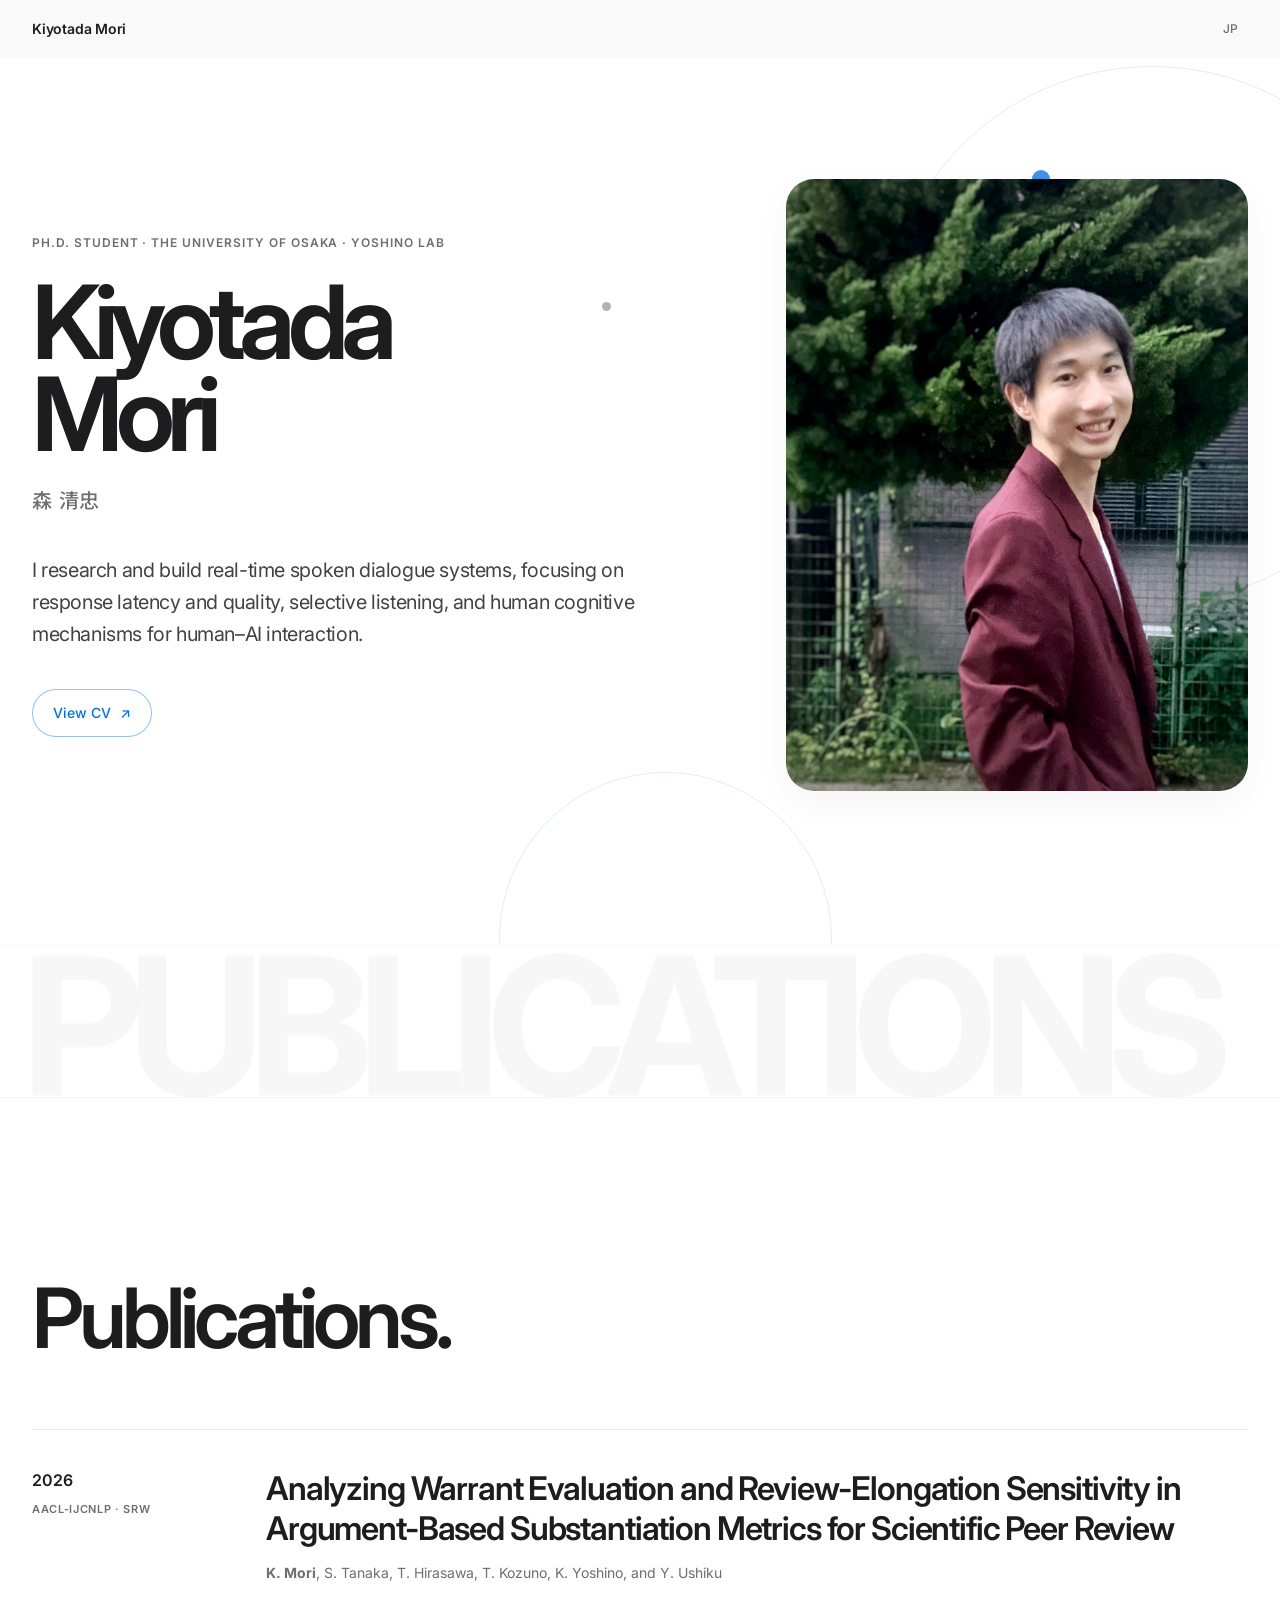
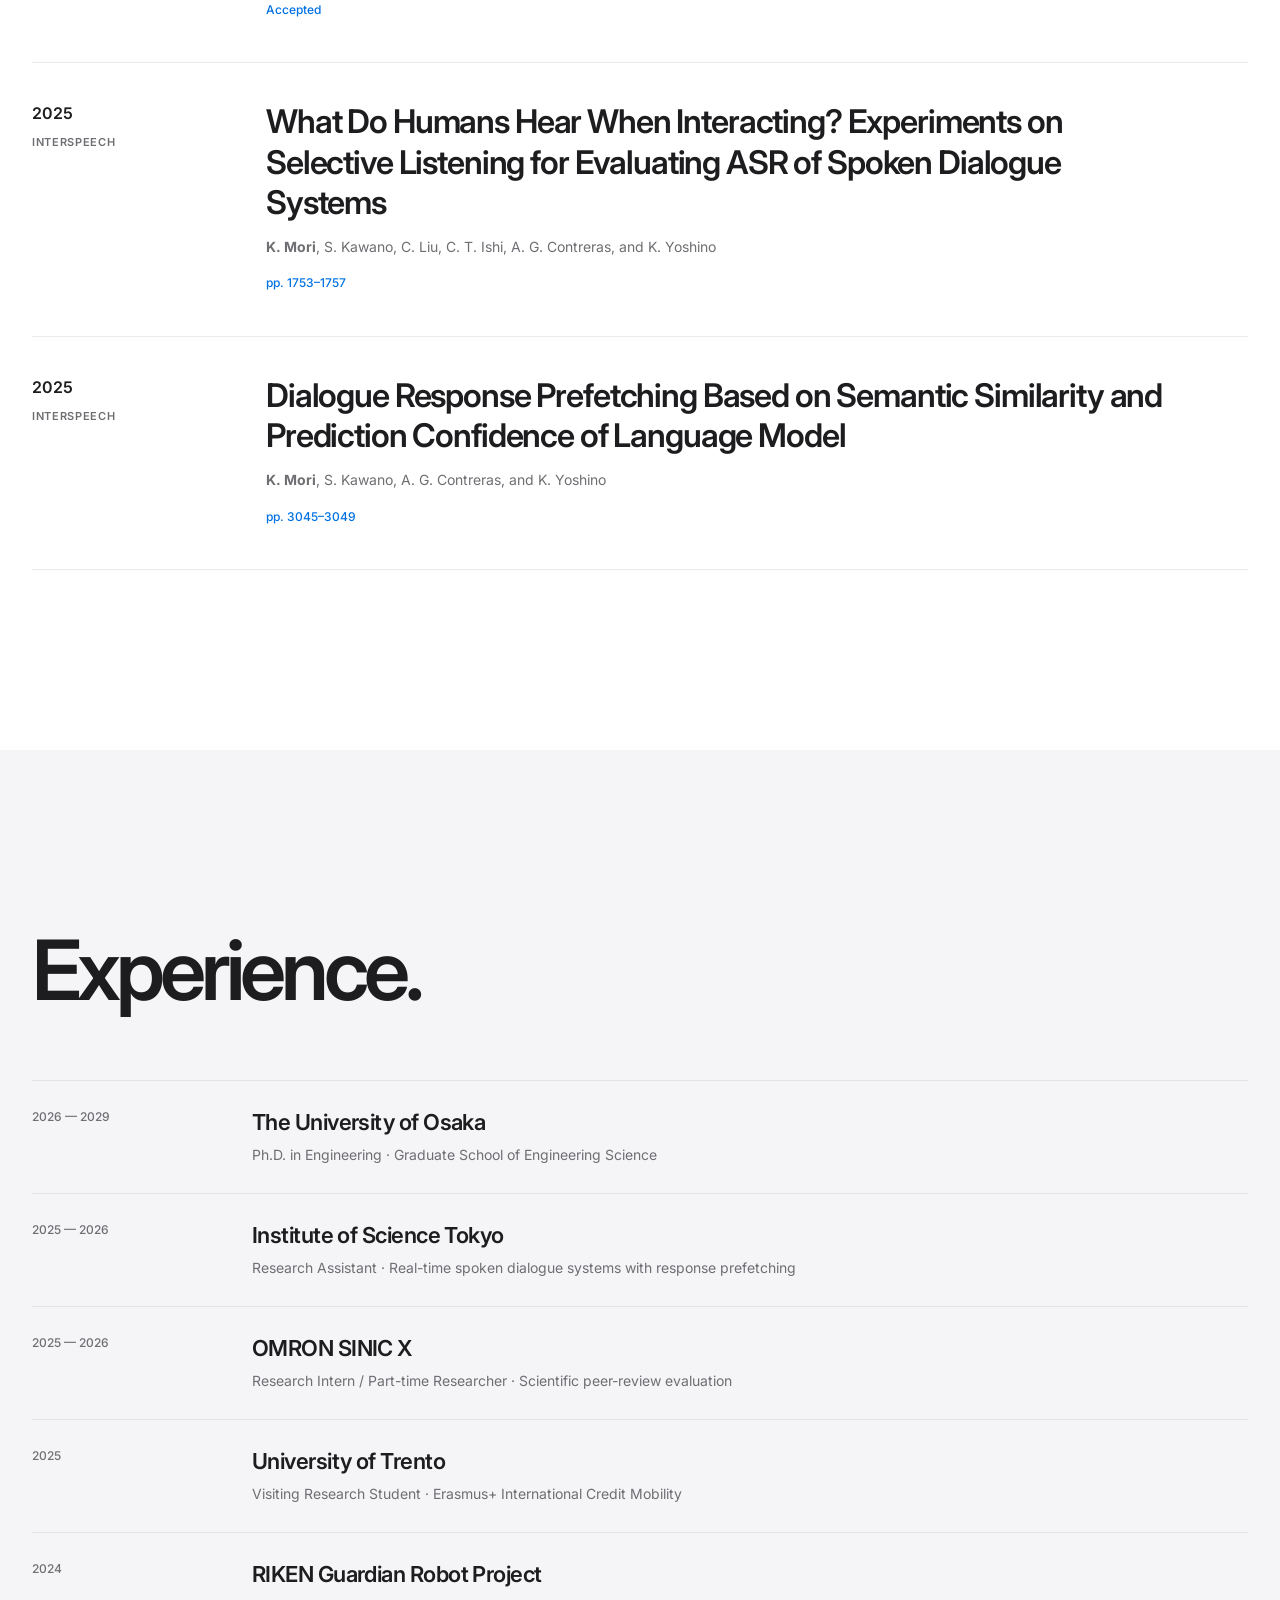
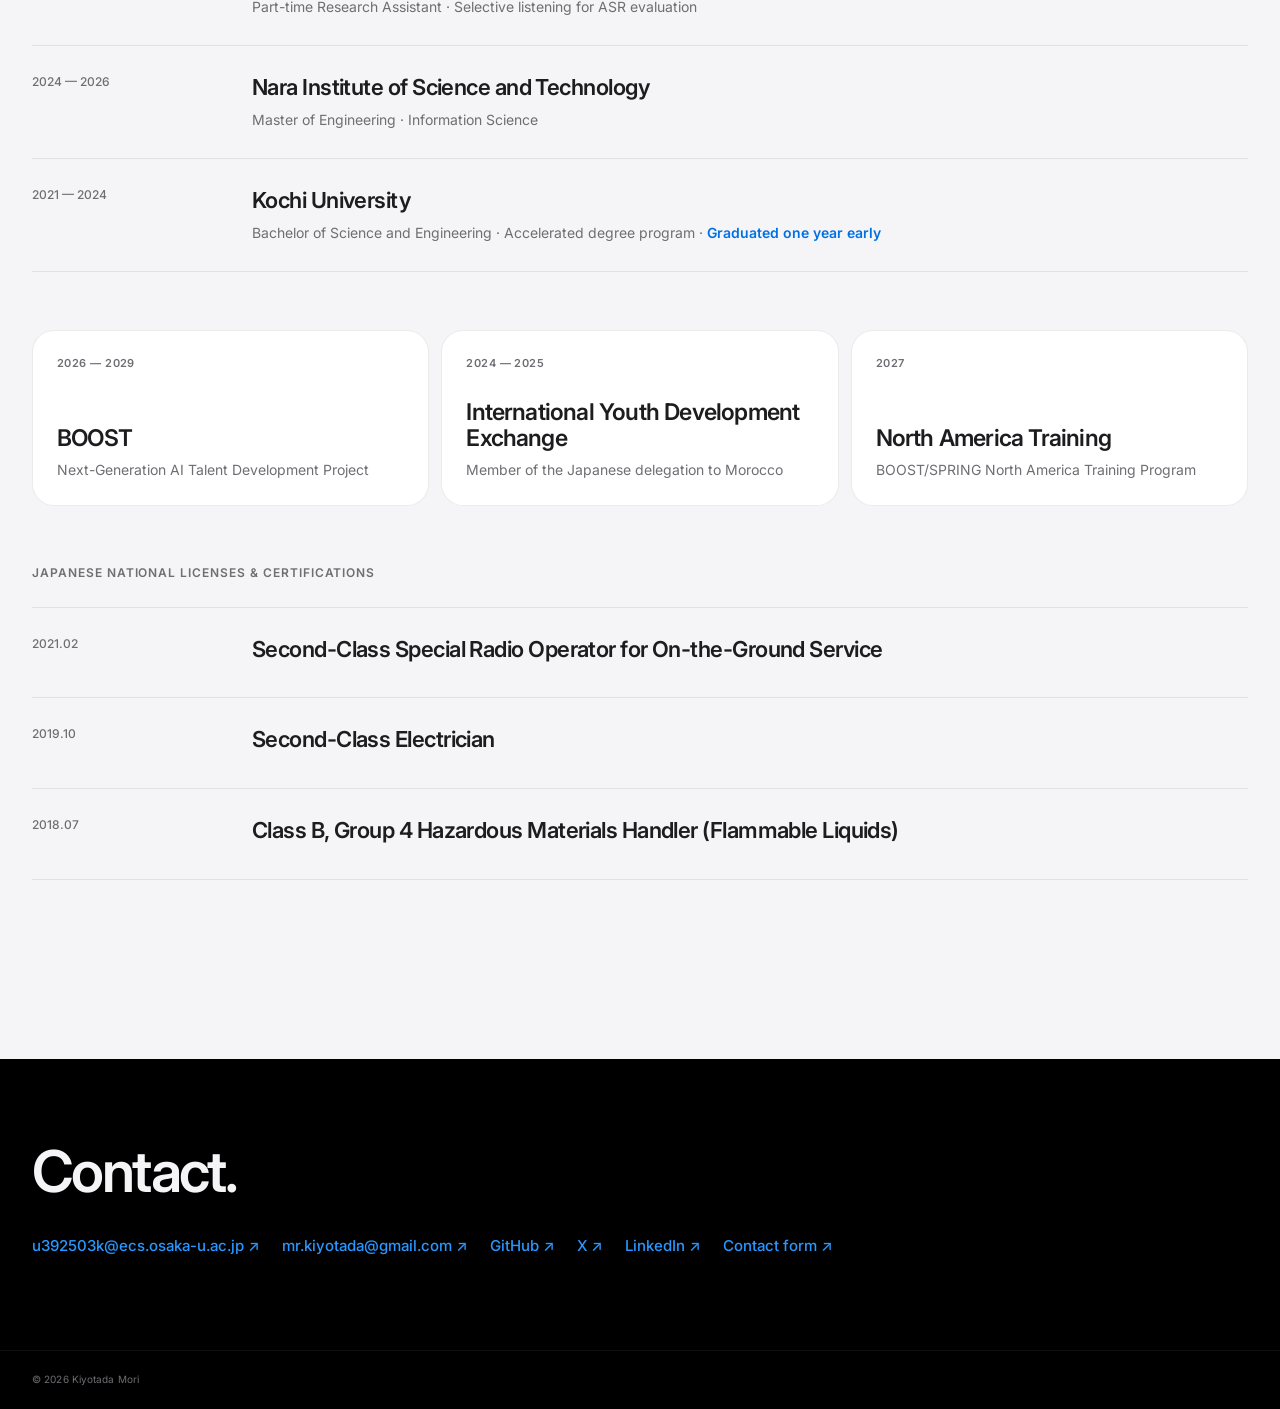
==== index.html @ 1605a700 "Clarify Japanese national licenses in English" ====
<!doctype html>
<html lang="en">
<head>
  <meta charset="utf-8" />
  <meta name="viewport" content="width=device-width, initial-scale=1" />
  <meta name="description" content="Kiyotada Mori — Ph.D. student at The University of Osaka researching spoken dialogue systems, response latency and quality, selective listening, and human cognitive mechanisms for real-time human–AI interaction." />
  <meta name="theme-color" content="#F5F5F7" />
  <title>Kiyotada Mori — Ph.D. Student, The University of Osaka</title>

  <link rel="preconnect" href="https://fonts.googleapis.com" />
  <link rel="preconnect" href="https://fonts.gstatic.com" crossorigin />
  <link href="https://fonts.googleapis.com/css2?family=Inter:wght@400;500;600;700&family=Noto+Sans+JP:wght@400;500;600;700&display=swap" rel="stylesheet" />
  <link rel="stylesheet" href="styles.css?v=20261003-2140" />
</head>

<body data-lang="en">
  <header class="site-header">
    <div class="nav-shell">
      <a class="brand" href="#top" aria-label="Kiyotada Mori home">Kiyotada Mori</a>

      <nav class="nav language-nav" aria-label="Language">
        <button id="language-toggle" class="language-toggle" type="button" aria-label="Switch to Japanese">JP</button>
      </nav>
    </div>
  </header>

  <main id="top">
    <section class="hero">
      <div class="ambient-stage" aria-hidden="true">
        <span class="ambient-ring ring-one"></span>
        <span class="ambient-ring ring-two"></span>
        <span class="ambient-dot dot-blue"></span>
        <span class="ambient-dot dot-dark"></span>
      </div>
      <div class="hero-shell">
        <div class="hero-copy reveal">
          <p class="eyebrow">
            <span class="lang-en">Ph.D. Student · The University of Osaka · Yoshino Lab</span>
            <span class="lang-ja">大阪大学 博士後期課程 · 吉野研究室</span>
          </p>

          <h1>Kiyotada<br />Mori</h1>
          <p class="hero-jp">森 清忠</p>

          <p class="hero-lead lang-en">
            I research and build real-time spoken dialogue systems, focusing on response latency and quality,
            selective listening, and human cognitive mechanisms for human–AI interaction.
          </p>
          <p class="hero-lead lang-ja">
            リアルタイム音声対話システムを研究・開発しています。
            応答遅延と応答品質、選択的聴取、人間の認知機構を中心に、
            人とAIの自然なインタラクションを探究しています。
          </p>

          <div class="hero-actions">
            <a class="button secondary" href="https://www.overleaf.com/read/tkjzhsxjyjbm#6e20ff" target="_blank" rel="noreferrer">
              <span class="lang-en">View CV</span><span class="lang-ja">CVを見る</span>
              <span aria-hidden="true">↗</span>
            </a>
          </div>
        </div>

        <figure class="hero-portrait reveal" aria-label="Portrait">
          <div class="portrait-frame">
            <img src="IMG_6565_SnapseedCopy.jpg" alt="Portrait of Kiyotada Mori" />
          </div>
        </figure>
      </div>
    </section>

    <div class="section-transition" aria-hidden="true">
      <span>PUBLICATIONS</span>
    </div>

    <section id="publications" class="section publications-section">
      <div class="section-shell">
        <header class="section-heading row-heading reveal">
          <div><h2><span class="lang-en">Publications.</span><span class="lang-ja">主要業績。</span></h2></div>
        </header>

        <div class="publication-list">
          <article class="publication publication-row reveal">
            <div class="publication-meta">
              <span class="year">2026</span>
              <span>AACL-IJCNLP · SRW</span>
            </div>
            <div class="publication-main">
              <h3>Analyzing Warrant Evaluation and Review-Elongation Sensitivity in Argument-Based Substantiation Metrics for Scientific Peer Review</h3>
              <p><strong>K. Mori</strong>, S. Tanaka, T. Hirasawa, T. Kozuno, K. Yoshino, and Y. Ushiku</p>
              <span class="status"><span class="lang-en">Accepted</span><span class="lang-ja">採択</span></span>
            </div>
          </article>

          <article class="publication publication-row reveal">
            <div class="publication-meta">
              <span class="year">2025</span>
              <span>INTERSPEECH</span>
            </div>
            <div class="publication-main">
              <h3>What Do Humans Hear When Interacting? Experiments on Selective Listening for Evaluating ASR of Spoken Dialogue Systems</h3>
              <p><strong>K. Mori</strong>, S. Kawano, C. Liu, C. T. Ishi, A. G. Contreras, and K. Yoshino</p>
              <span class="status">pp. 1753–1757</span>
            </div>
          </article>

          <article class="publication publication-row reveal">
            <div class="publication-meta">
              <span class="year">2025</span>
              <span>INTERSPEECH</span>
            </div>
            <div class="publication-main">
              <h3>Dialogue Response Prefetching Based on Semantic Similarity and Prediction Confidence of Language Model</h3>
              <p><strong>K. Mori</strong>, S. Kawano, A. G. Contreras, and K. Yoshino</p>
              <span class="status">pp. 3045–3049</span>
            </div>
          </article>
        </div>
      </div>
    </section>

    <section id="about" class="section about-section">
      <div class="section-shell">
        <header class="section-heading experience-heading reveal">
          <h2><span class="lang-en">Experience.</span><span class="lang-ja">経歴。</span></h2>
        </header>
        <div class="about-layout about-layout-single">
          <div class="timeline">
            <article class="timeline-item reveal">
              <time>2026 — 2029</time>
              <div>
                <h3>The University of Osaka</h3>
                <p><span class="lang-en">Ph.D. in Engineering · Graduate School of Engineering Science</span><span class="lang-ja">博士後期課程 · 大学院基礎工学研究科</span></p>
              </div>
            </article>

            <article class="timeline-item reveal">
              <time>2025 — 2026</time>
              <div>
                <h3>Institute of Science Tokyo</h3>
                <p><span class="lang-en">Research Assistant · Real-time spoken dialogue systems with response prefetching</span><span class="lang-ja">リサーチアシスタント · 応答プリフェッチを用いたリアルタイム音声対話</span></p>
              </div>
            </article>

            <article class="timeline-item reveal">
              <time>2025 — 2026</time>
              <div>
                <h3>OMRON SINIC X</h3>
                <p><span class="lang-en">Research Intern / Part-time Researcher · Scientific peer-review evaluation</span><span class="lang-ja">研究インターン / 非常勤研究員 · 科学論文査読の評価手法</span></p>
              </div>
            </article>

            <article class="timeline-item reveal">
              <time>2025</time>
              <div>
                <h3>University of Trento</h3>
                <p><span class="lang-en">Visiting Research Student · Erasmus+ International Credit Mobility</span><span class="lang-ja">客員研究学生 · Erasmus+ International Credit Mobility</span></p>
              </div>
            </article>

            <article class="timeline-item reveal">
              <time>2024</time>
              <div>
                <h3>RIKEN Guardian Robot Project</h3>
                <p><span class="lang-en">Part-time Research Assistant · Selective listening for ASR evaluation</span><span class="lang-ja">リサーチアシスタント · 選択的聴取に基づくASR評価</span></p>
              </div>
            </article>

            <article class="timeline-item reveal">
              <time>2024 — 2026</time>
              <div>
                <h3>Nara Institute of Science and Technology</h3>
                <p><span class="lang-en">Master of Engineering · Information Science</span><span class="lang-ja">修士（工学） · 情報科学領域</span></p>
              </div>
            </article>

            <article class="timeline-item reveal">
              <time>2021 — 2024</time>
              <div>
                <h3>Kochi University</h3>
                <p>
                  <span class="lang-en">Bachelor of Science and Engineering · Accelerated degree program · <strong class="timeline-highlight">Graduated one year early</strong></span>
                  <span class="lang-ja">学士 · 早期卒業制度により<strong class="timeline-highlight">1年短縮して修了</strong></span>
                </p>
              </div>
            </article>
          </div>

          <div class="milestones reveal">
            
            <div class="milestone-grid">
              <article class="milestone-card">
                <span class="milestone-year">2026 — 2029</span>
                <h3>BOOST</h3>
                <p><span class="lang-en">Next-Generation AI Talent Development Project</span><span class="lang-ja">次世代AI人材育成プロジェクト</span></p>
              </article>

              <article class="milestone-card">
                <span class="milestone-year">2024 — 2025</span>
                <h3><span class="lang-en">International Youth Development Exchange</span><span class="lang-ja">国際社会青年育成事業</span></h3>
                <p><span class="lang-en">Member of the Japanese delegation to Morocco</span><span class="lang-ja">モロッコ派遣日本代表団</span></p>
              </article>

              <article class="milestone-card">
                <span class="milestone-year">2027</span>
                <h3><span class="lang-en">North America Training</span><span class="lang-ja">北米研修</span></h3>
                <p><span class="lang-en">BOOST/SPRING North America Training Program</span><span class="lang-ja">BOOST/SPRING 北米研修プログラム選抜</span></p>
              </article>
            </div>
          </div>
          <div class="milestones reveal">
            <p class="milestones-title" id="certifications-heading">
              <span class="lang-en">Japanese National Licenses &amp; Certifications</span><span class="lang-ja">資格</span>
            </p>
            <div class="timeline" aria-labelledby="certifications-heading">
              <article class="timeline-item">
                <time datetime="2021-02">2021.02</time>
                <div>
                  <h3><span class="lang-en">Second-Class Special Radio Operator for On-the-Ground Service</span><span class="lang-ja">第二級陸上特殊無線技士</span></h3>
                </div>
              </article>

              <article class="timeline-item">
                <time datetime="2019-10">2019.10</time>
                <div>
                  <h3><span class="lang-en">Second-Class Electrician</span><span class="lang-ja">第二種電気工事士</span></h3>
                </div>
              </article>

              <article class="timeline-item">
                <time datetime="2018-07">2018.07</time>
                <div>
                  <h3><span class="lang-en">Class B, Group 4 Hazardous Materials Handler (Flammable Liquids)</span><span class="lang-ja">危険物取扱者 乙種第4類</span></h3>
                </div>
              </article>
            </div>
          </div>
        </div>
      </div>
    </section>

    <section class="contact-section">
      <div class="section-shell contact-inner reveal">
        <h2><span class="lang-en">Contact.</span><span class="lang-ja">Contact.</span></h2>

        <div class="contact-actions">
          <a href="mailto:u392503k@ecs.osaka-u.ac.jp">u392503k@ecs.osaka-u.ac.jp ↗</a>
          <a href="mailto:mr.kiyotada@gmail.com">mr.kiyotada@gmail.com ↗</a>
          <a href="https://github.com/KiyotadaMori" target="_blank" rel="noreferrer">GitHub ↗</a>
          <a href="https://x.com/KiyotadaMr" target="_blank" rel="noreferrer">X ↗</a>
          <a href="https://jp.linkedin.com/in/mori-kiyotada-799184292" target="_blank" rel="noreferrer">LinkedIn ↗</a>
          <a href="https://docs.google.com/forms/d/e/1FAIpQLScWv8ASQ8fka01ZWKWlb8XfdeFpkleQLFJ5yGIcdUIhlTzMBA/viewform?usp=dialog" target="_blank" rel="noreferrer"><span class="lang-en">Contact form</span><span class="lang-ja">お問い合わせフォーム</span> ↗</a>
        </div>
      </div>
    </section>
  </main>

  <footer class="site-footer">
    <div class="section-shell footer-inner">
      <span>© <span id="year"></span> Kiyotada Mori</span>
    </div>
  </footer>

  <script src="script.js?v=20261003-2140"></script>
</body>
</html>
---- styles.css ----
:root{
  --bg:#F5F5F7;
  --surface:#FFFFFF;
  --text:#1D1D1F;
  --secondary:#6E6E73;
  --border:rgba(0,0,0,.08);
  --blue:#0071E3;
  --black:#000000;
  --dark-text:#F5F5F7;
  --max:1320px;
  --radius:30px;
  --shadow:0 20px 60px rgba(0,0,0,.06);
}

*{box-sizing:border-box}

html{
  scroll-behavior:smooth;
  scroll-padding-top:84px;
}

body{
  margin:0;
  background:var(--bg);
  color:var(--text);
  font-family:"Inter","Noto Sans JP","Hiragino Sans",-apple-system,BlinkMacSystemFont,"Helvetica Neue",Arial,sans-serif;
  -webkit-font-smoothing:antialiased;
  text-rendering:optimizeLegibility;
  line-height:1.55;
}

a{color:inherit}
button,a{-webkit-tap-highlight-color:transparent}
img{max-width:100%}
::selection{background:rgba(0,113,227,.18)}

.lang-ja{display:none}
body[data-lang="ja"] .lang-en{display:none}
body[data-lang="ja"] .lang-ja{display:initial}

.section-shell,
.hero-shell{
  width:min(var(--max),calc(100% - 64px));
  margin:0 auto;
}

/* Navigation */
.site-header{
  position:fixed;
  top:0;
  left:0;
  right:0;
  z-index:100;
  border-bottom:1px solid rgba(0,0,0,.06);
  background:rgba(245,245,247,.78);
  backdrop-filter:saturate(180%) blur(22px);
  -webkit-backdrop-filter:saturate(180%) blur(22px);
}

.nav-shell{
  width:min(var(--max),calc(100% - 64px));
  min-height:58px;
  margin:0 auto;
  display:flex;
  align-items:center;
  justify-content:space-between;
  gap:28px;
}

.brand{
  flex:0 0 auto;
  text-decoration:none;
  font-size:14px;
  font-weight:600;
  letter-spacing:-.015em;
}

.nav{
  display:flex;
  align-items:center;
  gap:26px;
  font-size:12px;
  font-weight:500;
}

.nav a{
  color:#424245;
  text-decoration:none;
  transition:color .18s ease;
}

.nav a:hover{color:var(--text)}

.nav-contact{color:var(--blue)!important}

.language-toggle{
  margin-left:2px;
  padding:6px 0;
  border:0;
  background:transparent;
  color:#424245;
  font:inherit;
  cursor:pointer;
}

/* Hero */
.hero{
  background:var(--surface);
  padding:clamp(130px,14vw,190px) 0 clamp(110px,12vw,170px);
}

.hero-shell{
  display:grid;
  grid-template-columns:minmax(0,1.17fr) minmax(360px,.83fr);
  align-items:center;
  gap:clamp(60px,8vw,124px);
}

.hero-copy{max-width:780px}

.eyebrow{
  margin:0 0 24px;
  color:var(--secondary);
  font-size:12px;
  font-weight:600;
  letter-spacing:.08em;
  text-transform:uppercase;
}

.eyebrow.light{color:#8E8E93}

.hero h1{
  margin:0;
  font-size:clamp(64px,8vw,120px);
  line-height:.9;
  font-weight:650;
  letter-spacing:-.072em;
}

.hero-jp{
  margin:26px 0 0;
  color:var(--secondary);
  font-size:20px;
  font-weight:500;
  letter-spacing:.04em;
}

.hero-lead{
  max-width:720px;
  margin:38px 0 0;
  color:#424245;
  font-size:clamp(18px,1.55vw,22px);
  line-height:1.6;
  letter-spacing:-.02em;
}

.hero-actions{
  display:flex;
  align-items:center;
  gap:12px;
  flex-wrap:wrap;
  margin-top:38px;
}

.button{
  min-height:48px;
  padding:0 20px;
  border-radius:999px;
  display:inline-flex;
  align-items:center;
  gap:9px;
  justify-content:center;
  text-decoration:none;
  font-size:14px;
  font-weight:500;
  transition:transform .2s ease,background .2s ease,color .2s ease,border-color .2s ease;
}

.button:hover{transform:translateY(-1px)}

.button.primary{
  background:var(--blue);
  color:#fff;
}

.button.primary:hover{background:#0077ED}

.button.secondary{
  border:1px solid rgba(0,113,227,.42);
  color:var(--blue);
  background:#fff;
}

.button.secondary:hover{background:#F2F8FF}

.hero-portrait{
  margin:0;
  justify-self:end;
  width:min(100%,480px);
}

.portrait-frame{
  width:100%;
  aspect-ratio:1371 / 1815;
  overflow:hidden;
  border-radius:28px;
  background:#E8E8ED;
  box-shadow:var(--shadow);
}

.portrait-frame img{
  display:block;
  width:100%;
  height:100%;
  object-fit:cover;
  object-position:50% 50%;
  transform:scale(1.015);
  transform-origin:center;
}

.hero-portrait figcaption{
  margin-top:12px;
  color:var(--secondary);
  font-size:11px;
  line-height:1.4;
}

/* Bento overview */
.bento-section{
  padding:120px 0 0;
  background:var(--bg);
}

.bento-grid{
  display:grid;
  grid-template-columns:1.5fr .75fr .75fr;
  grid-template-rows:auto auto;
  gap:18px;
}

.bento-card{
  border:1px solid var(--border);
  border-radius:var(--radius);
  background:var(--surface);
  overflow:hidden;
}

.intro-card{
  grid-row:span 2;
  min-height:650px;
  padding:52px;
  display:flex;
  flex-direction:column;
  justify-content:flex-end;
}

.card-label{
  margin:0;
  color:var(--secondary);
  font-size:11px;
  font-weight:600;
  letter-spacing:.08em;
  text-transform:uppercase;
}

.intro-card h2{
  margin:24px 0 22px;
  font-size:clamp(42px,4.8vw,70px);
  line-height:1.02;
  font-weight:600;
  letter-spacing:-.052em;
}

.card-copy{
  max-width:700px;
  margin:0;
  color:var(--secondary);
  font-size:17px;
  line-height:1.75;
}

.metric-card,
.profile-card{
  min-height:316px;
  padding:34px;
  display:flex;
  flex-direction:column;
  justify-content:space-between;
}

.dark-card{
  background:var(--black);
  color:var(--dark-text);
  border-color:#000;
}

.dark-card .card-label{color:#A1A1A6}

.metric{
  margin:auto 0 14px;
  font-size:clamp(72px,7vw,104px);
  line-height:.85;
  font-weight:650;
  letter-spacing:-.07em;
}

.metric-caption{
  margin:0;
  color:var(--secondary);
  font-size:14px;
  line-height:1.5;
}

.dark-card .metric-caption{color:#A1A1A6}

.profile-lines{
  margin-top:auto;
}

.profile-lines p{
  margin:7px 0 0;
  color:var(--secondary);
  font-size:14px;
}

.profile-lines strong{
  color:var(--text);
  font-size:20px;
  letter-spacing:-.025em;
}

/* Dark statement */
.statement-section{
  margin-top:160px;
  background:var(--black);
  color:var(--dark-text);
}

.statement-inner{
  padding:clamp(130px,13vw,190px) 0;
}

.statement-inner h2{
  max-width:1120px;
  margin:0;
  font-size:clamp(60px,7.5vw,110px);
  line-height:.98;
  font-weight:600;
  letter-spacing:-.065em;
}

.statement-copy{
  max-width:760px;
  margin:48px 0 0;
  color:#A1A1A6;
  font-size:18px;
  line-height:1.75;
}

/* Shared sections */
.section{
  padding:clamp(130px,14vw,190px) 0;
}

.section-heading{
  margin-bottom:70px;
}

.section-heading.row-heading{
  display:flex;
  align-items:end;
  justify-content:space-between;
  gap:36px;
}

.section-heading h2{
  margin:0;
  font-size:clamp(54px,6.5vw,92px);
  line-height:.98;
  font-weight:600;
  letter-spacing:-.06em;
}

.section-link{
  flex:0 0 auto;
  margin-bottom:10px;
  color:var(--blue);
  text-decoration:none;
  font-size:14px;
  font-weight:500;
}

/* Research */
.research-section{background:var(--bg)}

.research-grid{
  display:grid;
  grid-template-columns:1.15fr .85fr;
  gap:18px;
}

.research-card{
  min-height:430px;
  padding:40px;
  border:1px solid var(--border);
  border-radius:var(--radius);
  background:var(--surface);
  display:flex;
  flex-direction:column;
  justify-content:space-between;
  overflow:hidden;
}

.research-card.research-large{
  grid-row:span 2;
  min-height:878px;
}

.blue-accent-card{
  background:#F0F7FF;
  border-color:rgba(0,113,227,.12);
}

.research-topline{
  display:flex;
  justify-content:space-between;
  gap:22px;
  color:var(--secondary);
  font-size:10px;
  font-weight:600;
  letter-spacing:.08em;
}

.research-card h3{
  margin:0 0 22px;
  font-size:clamp(38px,4.8vw,68px);
  line-height:.98;
  font-weight:600;
  letter-spacing:-.055em;
}

.research-card:not(.research-large) h3{
  font-size:clamp(34px,3.8vw,54px);
}

.research-card p{
  max-width:640px;
  margin:0;
  color:var(--secondary);
  font-size:16px;
  line-height:1.75;
}

/* Publications */
.publications-section{
  background:var(--surface);
}

.publication-list{
  border-top:1px solid var(--border);
}

.publication{
  display:grid;
  grid-template-columns:190px minmax(0,1fr);
  gap:44px;
  padding:38px 0 42px;
  border-bottom:1px solid var(--border);
}

.publication-meta{
  display:flex;
  flex-direction:column;
  gap:8px;
  color:var(--secondary);
  font-size:11px;
  font-weight:600;
  letter-spacing:.06em;
}

.publication-meta .year{
  color:var(--text);
  font-size:16px;
  letter-spacing:-.01em;
}

.publication-main h3{
  max-width:920px;
  margin:0;
  font-size:clamp(24px,2.55vw,36px);
  line-height:1.23;
  font-weight:600;
  letter-spacing:-.035em;
}

.publication-main p{
  margin:14px 0 0;
  color:var(--secondary);
  font-size:14px;
  line-height:1.6;
}

.status{
  display:inline-block;
  margin-top:16px;
  color:var(--blue);
  font-size:12px;
  font-weight:500;
}

/* About */
.about-section{background:var(--bg)}

.about-layout{
  display:grid;
  grid-template-columns:.72fr 1.28fr;
  gap:clamp(60px,9vw,140px);
  align-items:start;
}

.about-summary{
  position:sticky;
  top:110px;
}

.about-lead{
  margin:0;
  color:#424245;
  font-size:20px;
  line-height:1.7;
  letter-spacing:-.02em;
}

.about-links{
  display:flex;
  gap:20px;
  flex-wrap:wrap;
  margin-top:34px;
}

.about-links a{
  color:var(--blue);
  text-decoration:none;
  font-size:14px;
}

.timeline{
  border-top:1px solid var(--border);
}

.timeline-item{
  display:grid;
  grid-template-columns:150px 1fr;
  gap:30px;
  padding:27px 0;
  border-bottom:1px solid var(--border);
}

.timeline-item time{
  color:var(--secondary);
  font-size:12px;
  font-weight:500;
}

.timeline-item h3{
  margin:0 0 7px;
  font-size:22px;
  line-height:1.3;
  font-weight:600;
  letter-spacing:-.025em;
}

.timeline-item p{
  margin:0;
  color:var(--secondary);
  font-size:14px;
  line-height:1.6;
}

/* Recognition */
.recognition-section{
  padding-top:0;
  background:var(--bg);
}

.recognition-grid{
  display:grid;
  grid-template-columns:1fr 1fr;
  gap:18px;
}

.recognition-card{
  min-height:440px;
  padding:40px;
  border:1px solid var(--border);
  border-radius:var(--radius);
  background:var(--surface);
  display:flex;
  flex-direction:column;
}

.recognition-card h3{
  margin:auto 0 20px;
  font-size:clamp(64px,8vw,110px);
  line-height:.88;
  font-weight:650;
  letter-spacing:-.07em;
}

.recognition-card>p:last-child{
  max-width:620px;
  margin:0;
  color:var(--secondary);
  font-size:15px;
  line-height:1.7;
}

.recognition-card.dark-card>p:last-child{color:#A1A1A6}

.wide-card{
  grid-column:1 / -1;
  min-height:500px;
}

.wide-card h3{
  margin:auto 0 28px;
  font-size:clamp(52px,6vw,86px);
  line-height:1;
}

/* Contact */
.contact-section{
  background:var(--black);
  color:var(--dark-text);
}

.contact-inner{
  padding:clamp(130px,13vw,190px) 0;
}

.contact-inner h2{
  max-width:1050px;
  margin:0;
  font-size:clamp(58px,7.5vw,110px);
  line-height:.98;
  font-weight:600;
  letter-spacing:-.065em;
}

.contact-actions{
  display:flex;
  gap:26px;
  flex-wrap:wrap;
  margin-top:60px;
}

.contact-actions a{
  color:#2997FF;
  text-decoration:none;
  font-size:15px;
  font-weight:500;
}

.site-footer{
  background:var(--black);
  color:#86868B;
  border-top:1px solid rgba(255,255,255,.10);
}

.footer-inner{
  min-height:86px;
  display:flex;
  align-items:center;
  justify-content:space-between;
  gap:24px;
  font-size:11px;
}

/* Motion */
.reveal{
  opacity:0;
  transform:translateY(24px);
  transition:
    opacity .7s cubic-bezier(.2,.7,.2,1),
    transform .7s cubic-bezier(.2,.7,.2,1);
}

.reveal.is-visible{
  opacity:1;
  transform:none;
}

@media (prefers-reduced-motion:reduce){
  html{scroll-behavior:auto}
  .reveal{
    opacity:1;
    transform:none;
    transition:none;
  }
  .button{transition:none}
}

/* Tablet */
@media (max-width:980px){
  .section-shell,
  .hero-shell,
  .nav-shell{
    width:min(var(--max),calc(100% - 40px));
  }

  .nav a:not(.nav-contact):not([href*="overleaf"]){
    display:none;
  }

  .hero{
    padding-top:120px;
  }

  .hero-shell{
    grid-template-columns:1fr;
    gap:54px;
  }

  .hero-portrait{
    justify-self:start;
    width:min(100%,560px);
  }

  .bento-grid{
    grid-template-columns:1fr 1fr;
  }

  .intro-card{
    grid-column:1 / -1;
    grid-row:auto;
    min-height:520px;
  }

  .profile-card{
    grid-column:1 / -1;
  }

  .research-grid{
    grid-template-columns:1fr;
  }

  .research-card.research-large{
    grid-row:auto;
    min-height:620px;
  }

  .research-card{
    min-height:420px;
  }

  .about-layout{
    grid-template-columns:1fr;
  }

  .about-summary{
    position:static;
  }
}

/* Mobile */
@media (max-width:640px){
  .section-shell,
  .hero-shell,
  .nav-shell{
    width:calc(100% - 32px);
  }

  .nav-shell{
    min-height:54px;
  }

  .brand{
    font-size:13px;
  }

  .nav{
    gap:14px;
  }

  .nav-contact{display:none}
  .nav a[href*="overleaf"]{font-size:11px}
  .language-toggle{font-size:11px}

  .hero{
    padding:104px 0 92px;
  }

  .hero h1{
    font-size:clamp(62px,20vw,86px);
  }

  .hero-jp{
    margin-top:18px;
    font-size:17px;
  }

  .hero-lead{
    margin-top:30px;
    font-size:17px;
  }

  .hero-actions{
    margin-top:30px;
  }

  .hero-portrait{
    width:100%;
  }

  .portrait-frame{
    aspect-ratio:1371 / 1815;
    border-radius:22px;
  }

  .portrait-frame img{
    transform:scale(1);
    object-position:50% 50%;
  }

  .bento-section{
    padding-top:90px;
  }

  .bento-grid{
    grid-template-columns:1fr;
    gap:12px;
  }

  .intro-card,
  .profile-card{
    grid-column:auto;
  }

  .intro-card{
    min-height:470px;
    padding:28px;
  }

  .intro-card h2{
    font-size:42px;
  }

  .metric-card,
  .profile-card{
    min-height:280px;
    padding:28px;
  }

  .statement-section{
    margin-top:110px;
  }

  .statement-inner{
    padding:105px 0;
  }

  .statement-inner h2{
    font-size:50px;
  }

  .statement-copy{
    margin-top:36px;
    font-size:16px;
  }

  .section{
    padding:105px 0;
  }

  .section-heading{
    margin-bottom:50px;
  }

  .section-heading.row-heading{
    display:block;
  }

  .section-heading h2{
    font-size:50px;
  }

  .section-link{
    display:inline-block;
    margin-top:22px;
  }

  .research-card,
  .research-card.research-large{
    min-height:480px;
    padding:28px;
    border-radius:24px;
  }

  .research-card h3,
  .research-card:not(.research-large) h3{
    font-size:42px;
  }

  .publication{
    grid-template-columns:1fr;
    gap:18px;
    padding:30px 0 34px;
  }

  .publication-meta{
    flex-direction:row;
    align-items:center;
    gap:14px;
  }

  .publication-main h3{
    font-size:25px;
  }

  .timeline-item{
    grid-template-columns:1fr;
    gap:9px;
  }

  .recognition-grid{
    grid-template-columns:1fr;
    gap:12px;
  }

  .wide-card{
    grid-column:auto;
  }

  .recognition-card,
  .wide-card{
    min-height:360px;
    padding:28px;
    border-radius:24px;
  }

  .recognition-card h3{
    font-size:72px;
  }

  .wide-card h3{
    font-size:48px;
  }

  .contact-inner{
    padding:110px 0;
  }

  .contact-inner h2{
    font-size:52px;
  }

  .contact-actions{
    flex-direction:column;
    align-items:flex-start;
    gap:16px;
    margin-top:48px;
  }

  .footer-inner{
    min-height:110px;
    padding:24px 0;
    flex-direction:column;
    align-items:flex-start;
    justify-content:center;
  }
}

/* Full-width Experience */
.about-layout-single{
  display:block;
}

.about-layout-single .timeline{
  width:100%;
}

.about-layout-single .timeline-item{
  grid-template-columns:190px minmax(0,1fr);
}

/* Selected milestones: concise, not an awards catalog */
.milestones{
  margin-top:72px;
}

.milestones-title{
  margin:0 0 24px;
  color:var(--secondary);
  font-size:12px;
  font-weight:600;
  letter-spacing:.08em;
  text-transform:uppercase;
}

.milestone-grid{
  display:grid;
  grid-template-columns:repeat(2,minmax(0,1fr));
  gap:14px;
}

.milestone-card{
  min-height:210px;
  padding:28px;
  border:1px solid var(--border);
  border-radius:24px;
  background:var(--surface);
  display:flex;
  flex-direction:column;
  justify-content:flex-end;
}

.milestone-year{
  margin-bottom:auto;
  color:var(--secondary);
  font-size:11px;
  font-weight:600;
  letter-spacing:.04em;
}

.milestone-card h3{
  margin:34px 0 9px;
  font-size:clamp(24px,2.3vw,34px);
  line-height:1.1;
  font-weight:600;
  letter-spacing:-.035em;
}

.milestone-card p{
  margin:0;
  color:var(--secondary);
  font-size:14px;
  line-height:1.6;
}

@media (max-width:640px){
  .about-layout-single .timeline-item{
    grid-template-columns:1fr;
  }

  .milestone-grid{
    grid-template-columns:1fr;
  }

  .milestone-card{
    min-height:190px;
  }
}


/* QueryLift-inspired ambient motion: restrained geometric objects, no heavy gradients */
.hero{
  position:relative;
  overflow:hidden;
  isolation:isolate;
}

.hero-shell{
  position:relative;
  z-index:2;
}

.ambient-stage{
  position:absolute;
  inset:0;
  z-index:0;
  pointer-events:none;
  overflow:hidden;
}

.ambient-ring{
  position:absolute;
  display:block;
  border:1px solid rgba(29,29,31,.085);
  border-radius:50%;
  will-change:transform;
}

.ring-one{
  width:clamp(420px,42vw,720px);
  aspect-ratio:1;
  right:-11vw;
  top:7%;
  animation:ambientFloatOne 18s ease-in-out infinite alternate;
}

.ring-two{
  width:clamp(250px,26vw,440px);
  aspect-ratio:1;
  left:39%;
  bottom:-17%;
  border-color:rgba(0,113,227,.13);
  animation:ambientFloatTwo 22s ease-in-out infinite alternate;
}

.ambient-dot{
  position:absolute;
  display:block;
  border-radius:50%;
  will-change:transform;
}

.dot-blue{
  width:18px;
  height:18px;
  right:18%;
  top:18%;
  background:var(--blue);
  opacity:.76;
  box-shadow:0 18px 44px rgba(0,113,227,.18);
  animation:ambientDotBlue 12s ease-in-out infinite alternate;
}

.dot-dark{
  width:9px;
  height:9px;
  left:47%;
  top:32%;
  background:var(--text);
  opacity:.34;
  animation:ambientDotDark 15s ease-in-out infinite alternate;
}

@keyframes ambientFloatOne{
  from{transform:translate3d(0,0,0) rotate(0deg)}
  to{transform:translate3d(-42px,32px,0) rotate(8deg)}
}

@keyframes ambientFloatTwo{
  from{transform:translate3d(0,0,0) scale(1)}
  to{transform:translate3d(50px,-34px,0) scale(1.08)}
}

@keyframes ambientDotBlue{
  from{transform:translate3d(0,0,0)}
  to{transform:translate3d(-54px,68px,0)}
}

@keyframes ambientDotDark{
  from{transform:translate3d(0,0,0)}
  to{transform:translate3d(36px,-46px,0)}
}

/* Experience header: use the full canvas and surface early graduation as a single accent */
.experience-heading{
  display:grid;
  grid-template-columns:minmax(0,1fr) minmax(240px,340px);
  align-items:end;
  gap:48px;
}

.early-grad-badge{
  min-height:154px;
  padding:24px 26px;
  border-radius:24px;
  background:var(--blue);
  color:#fff;
  display:flex;
  flex-direction:column;
  justify-content:flex-end;
  box-shadow:0 18px 45px rgba(0,113,227,.13);
}

.early-grad-year{
  margin-bottom:auto;
  font-size:11px;
  font-weight:600;
  letter-spacing:.08em;
  opacity:.72;
}

.early-grad-badge strong{
  font-size:20px;
  line-height:1.2;
  letter-spacing:-.025em;
}

.early-grad-badge > span:last-child{
  margin-top:5px;
  font-size:12px;
  opacity:.72;
}

/* Compact highlight strip: only the three high-signal programs */
.milestones{
  margin-top:58px;
}

.milestone-grid{
  grid-template-columns:repeat(3,minmax(0,1fr));
  gap:12px;
}

.milestone-card{
  min-height:176px;
  padding:24px;
  border-radius:22px;
  transition:transform .25s ease,box-shadow .25s ease,border-color .25s ease;
}

.milestone-card:hover{
  transform:translateY(-4px);
  box-shadow:0 18px 44px rgba(0,0,0,.06);
  border-color:rgba(0,113,227,.18);
}

.milestone-card h3{
  margin:26px 0 8px;
  font-size:clamp(21px,1.8vw,28px);
}

@media (prefers-reduced-motion:reduce){
  .ambient-ring,
  .ambient-dot{
    animation:none!important;
  }
}

@media (max-width:900px){
  .experience-heading{
    grid-template-columns:1fr;
    align-items:start;
  }

  .early-grad-badge{
    max-width:420px;
  }

  .milestone-grid{
    grid-template-columns:1fr;
  }
}

@media (max-width:640px){
  .ambient-stage{
    opacity:.7;
  }

  .ring-one{
    right:-45%;
    top:12%;
  }

  .ring-two{
    left:42%;
    bottom:-7%;
  }

  .early-grad-badge{
    min-height:140px;
    border-radius:20px;
  }
}


/* Experience refinement */
.experience-heading{
  display:block;
}

.timeline-highlight{
  color:var(--blue);
  font-weight:600;
}

.timeline-item p strong.timeline-highlight{
  color:var(--blue);
}


/* Quiet footer */
.site-footer{
  background:var(--black);
  color:#6e6e73;
  border-top:1px solid rgba(255,255,255,.06);
}

.footer-inner{
  min-height:58px;
  justify-content:flex-start;
  font-size:10px;
  letter-spacing:.01em;
}


/* Compact contact section */
.contact-inner{
  padding:84px 0 92px;
}

.contact-inner h2{
  max-width:none;
  margin:0;
  font-size:clamp(38px,4.5vw,60px);
  line-height:1;
  font-weight:600;
  letter-spacing:-.045em;
}

.contact-actions{
  margin-top:34px;
  gap:22px;
}

@media (max-width:640px){
  .contact-inner{
    padding:72px 0 78px;
  }

  .contact-inner h2{
    font-size:40px;
  }

  .contact-actions{
    margin-top:28px;
  }
}


/* Minimal header: identity on the left, language switch only on the right */
.site-header{
  border-bottom:0;
  background:rgba(245,245,247,.62);
}

.language-nav{
  gap:0;
}

.language-toggle{
  min-width:36px;
  padding:7px 9px;
  border-radius:999px;
  color:var(--secondary);
  transition:background .2s ease,color .2s ease;
}

.language-toggle:hover{
  background:rgba(0,0,0,.05);
  color:var(--text);
}


/* Portfolio polish: scroll transition + publication interactions */
.section-transition{
  position:relative;
  height:clamp(92px,12vw,170px);
  overflow:hidden;
  background:var(--surface);
  border-top:1px solid rgba(0,0,0,.025);
  border-bottom:1px solid rgba(0,0,0,.035);
}

.section-transition span{
  position:absolute;
  left:50%;
  top:50%;
  transform:translate3d(calc(-50% + var(--transition-x, 0px)),calc(-50% + var(--transition-y, 0px)),0);
  white-space:nowrap;
  color:rgba(29,29,31,.035);
  font-size:clamp(82px,15vw,220px);
  line-height:.75;
  font-weight:700;
  letter-spacing:-.075em;
  user-select:none;
  will-change:transform;
}

.publication-row{
  position:relative;
  isolation:isolate;
  padding-left:0;
  padding-right:0;
  transition:
    padding .28s cubic-bezier(.2,.7,.2,1),
    background .28s ease,
    border-color .28s ease;
}

.publication-row::before{
  content:"";
  position:absolute;
  inset:8px -20px;
  z-index:-1;
  border-radius:20px;
  background:rgba(0,113,227,0);
  transition:background .28s ease;
}

.publication-row::after{
  content:"↗";
  position:absolute;
  right:4px;
  top:50%;
  transform:translate3d(-8px,-50%,0);
  color:var(--blue);
  font-size:20px;
  opacity:0;
  transition:opacity .22s ease,transform .22s ease;
}

.publication-row:hover{
  padding-left:12px;
  padding-right:38px;
  border-color:rgba(0,113,227,.14);
}

.publication-row:hover::before{
  background:rgba(0,113,227,.035);
}

.publication-row:hover::after{
  opacity:.65;
  transform:translate3d(0,-50%,0);
}

.publication-row:hover .publication-main h3{
  color:#111;
}

.publication-row:hover .publication-meta span:last-child{
  color:var(--blue);
}

/* Keep the portrait flatter and more editorial */
.portrait-frame{
  box-shadow:0 12px 36px rgba(0,0,0,.045);
}

.portrait-frame img{
  transition:transform .7s cubic-bezier(.2,.7,.2,1);
}

.hero-portrait:hover .portrait-frame img{
  transform:scale(1.025);
}

/* Pointer parallax is applied through CSS variables set in script.js */
.hero{
  --parallax-x:0px;
  --parallax-y:0px;
}

.ring-one{
  translate:calc(var(--parallax-x) * .38) calc(var(--parallax-y) * .38);
}

.ring-two{
  translate:calc(var(--parallax-x) * -.24) calc(var(--parallax-y) * -.24);
}

.dot-blue{
  translate:calc(var(--parallax-x) * .7) calc(var(--parallax-y) * .7);
}

.dot-dark{
  translate:calc(var(--parallax-x) * -.5) calc(var(--parallax-y) * -.5);
}

@media (max-width:640px){
  .section-transition{
    height:90px;
  }

  .publication-row::after{
    display:none;
  }

  .publication-row:hover{
    padding-left:0;
    padding-right:0;
  }

  .hero-portrait:hover .portrait-frame img{
    transform:scale(1);
  }
}
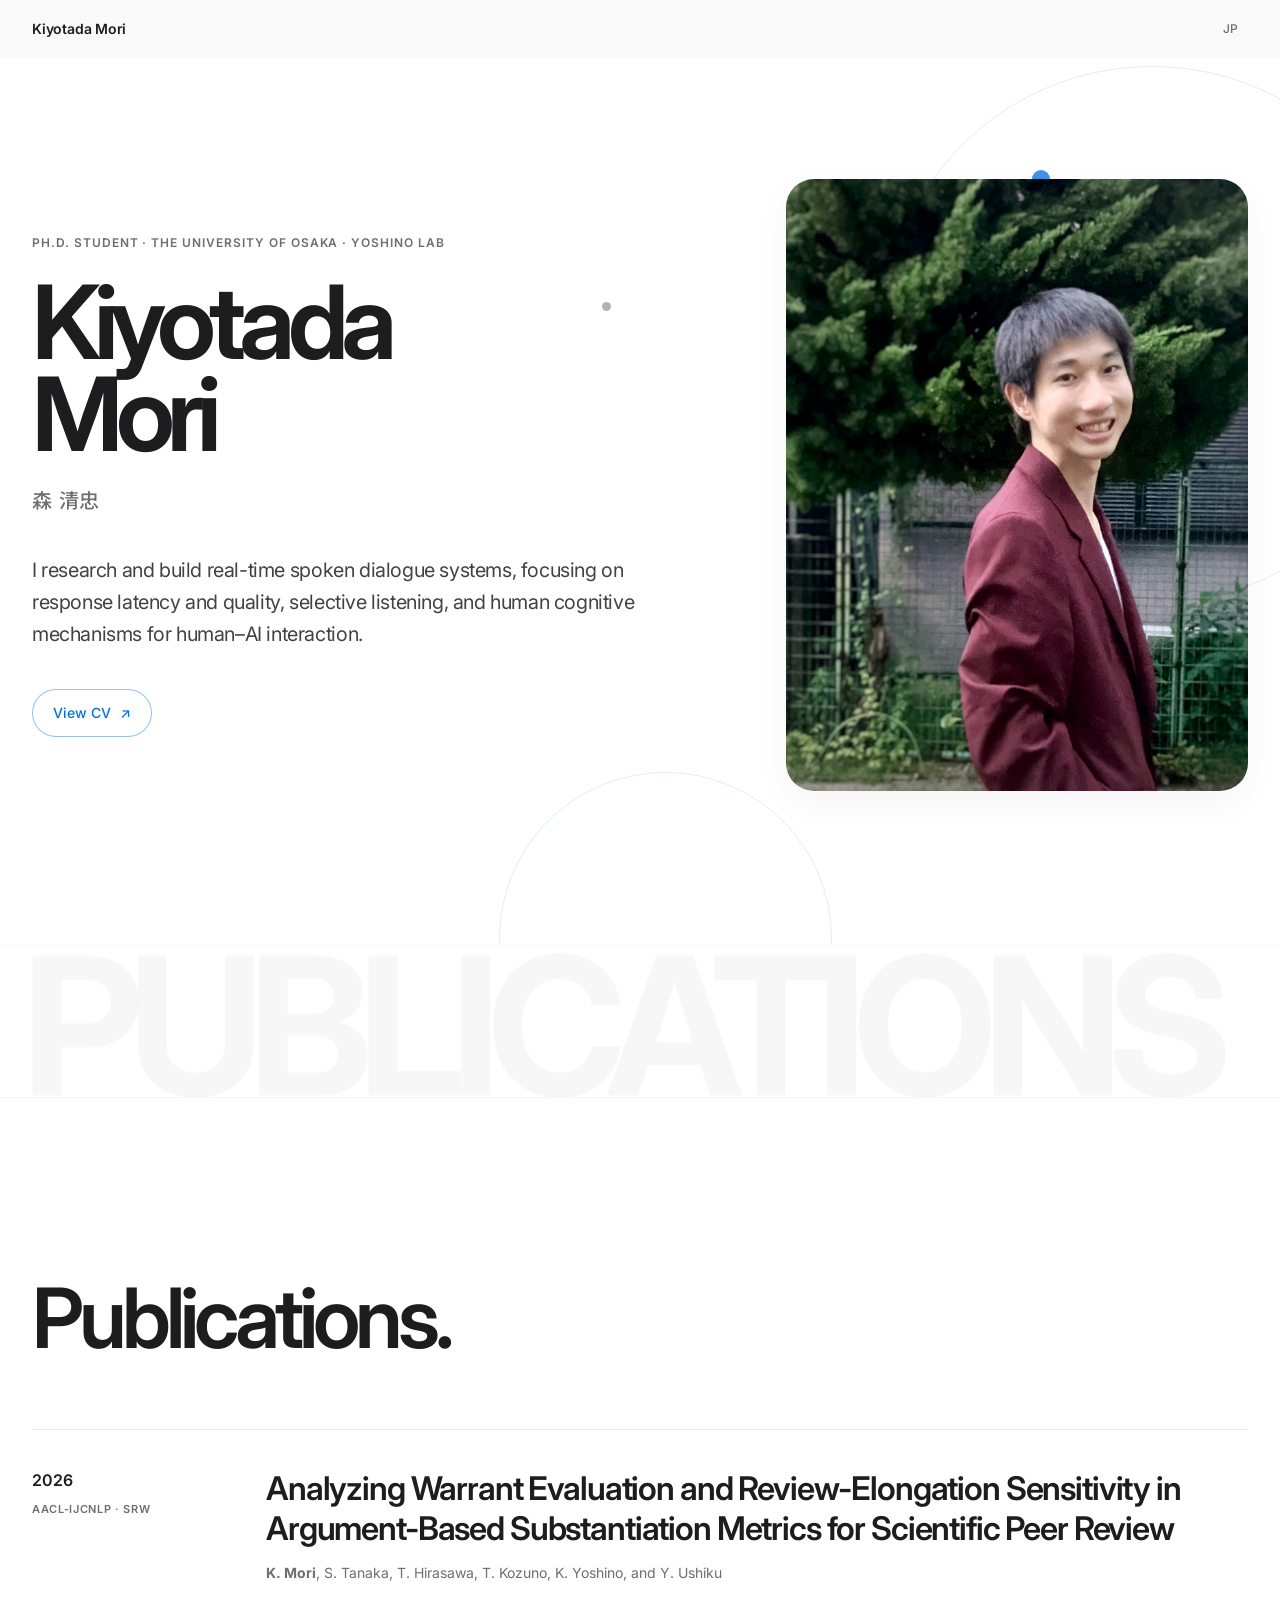
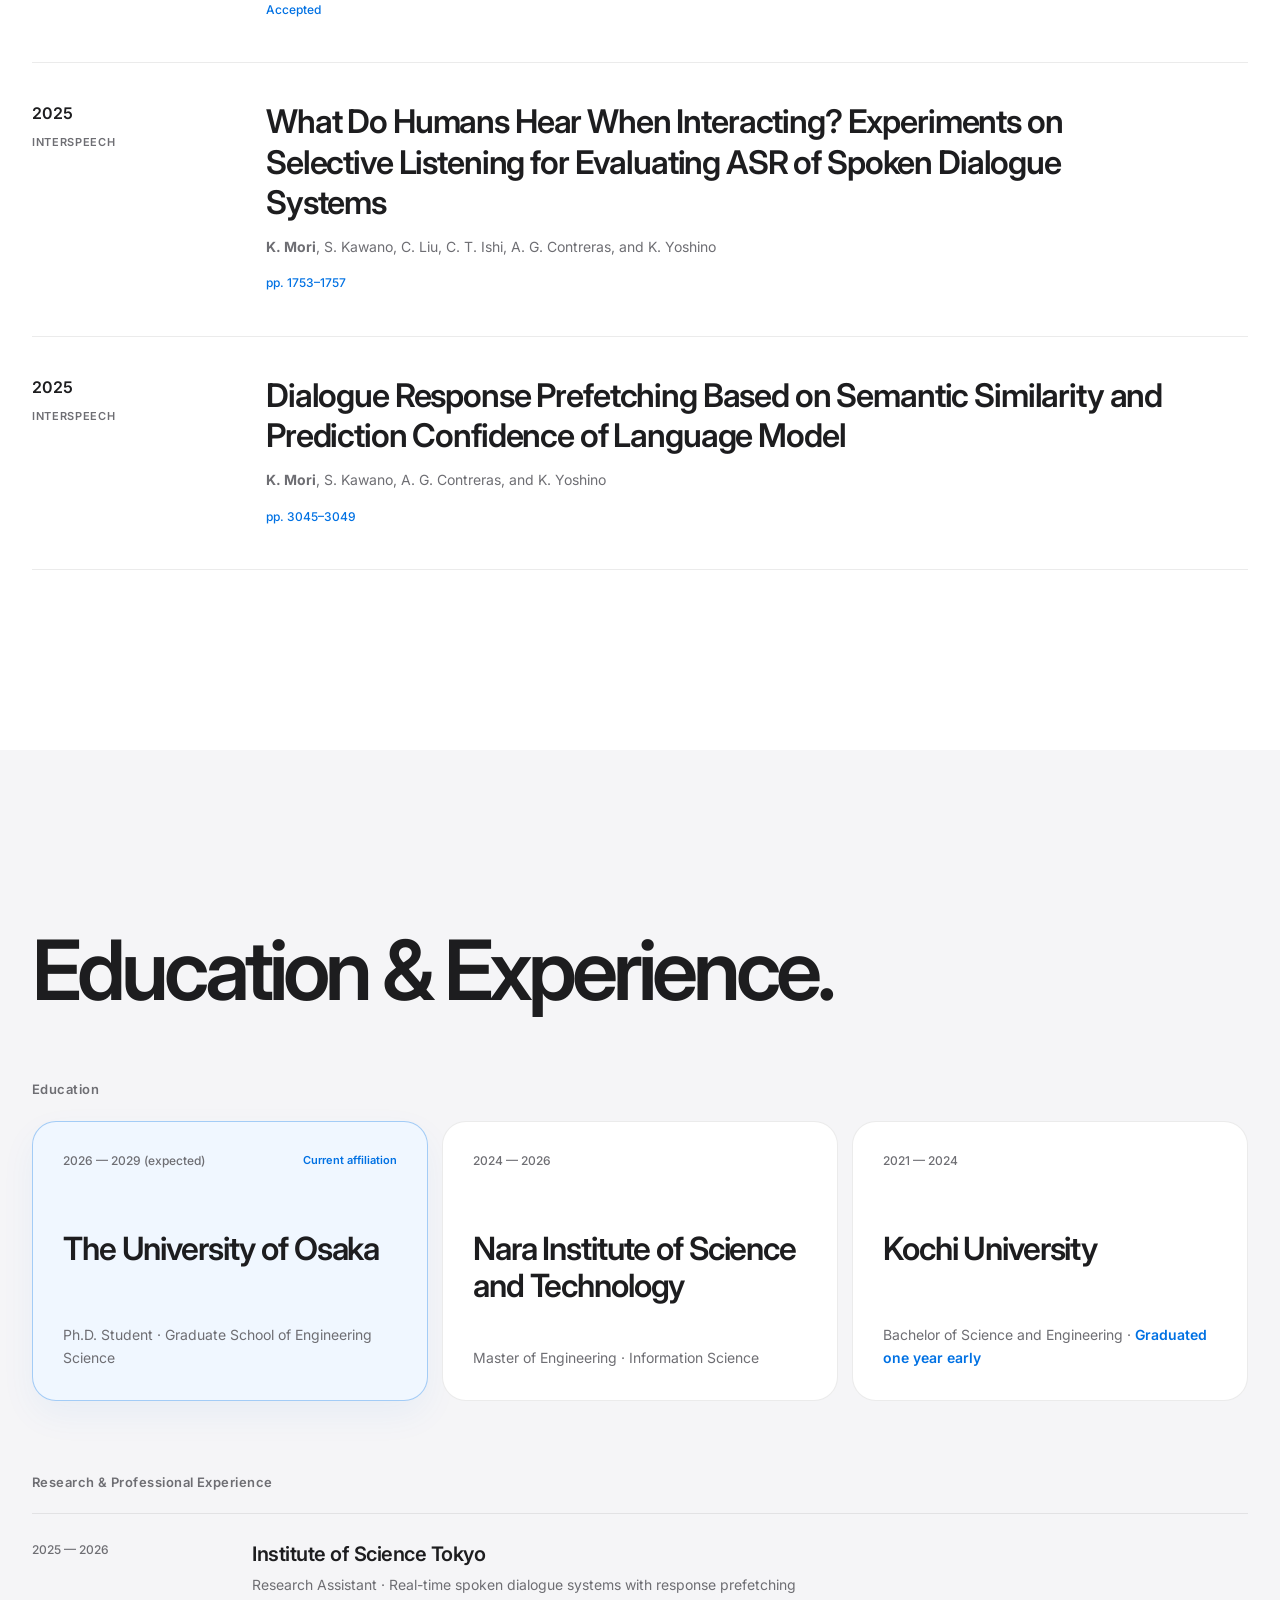
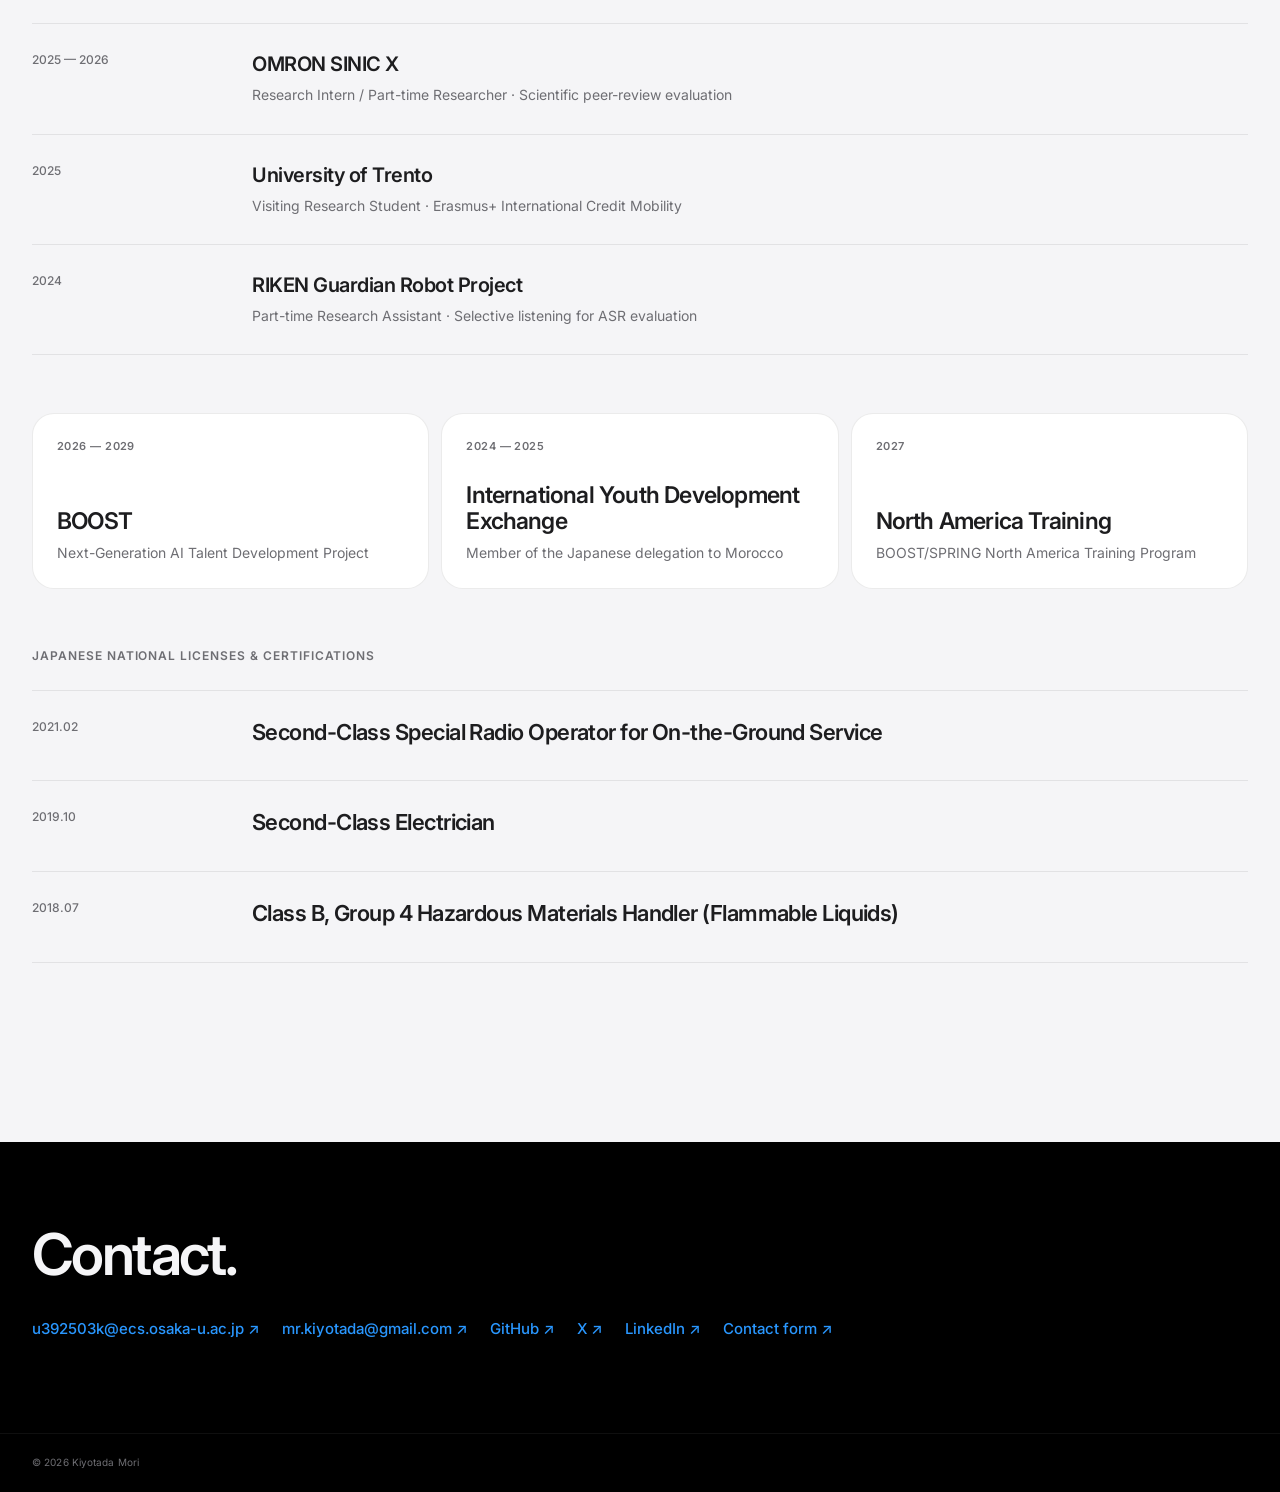
==== commit b034b550: "Separate degree institutions from research appointments" ====
--- a/index.html
+++ b/index.html
@@ -121,18 +121,39 @@
     <section id="about" class="section about-section">
       <div class="section-shell">
         <header class="section-heading experience-heading reveal">
-          <h2><span class="lang-en">Experience.</span><span class="lang-ja">経歴。</span></h2>
+          <h2><span class="lang-en">Education &amp; Experience.</span><span class="lang-ja">学歴・職歴。</span></h2>
         </header>
         <div class="about-layout about-layout-single">
-          <div class="timeline">
-            <article class="timeline-item reveal">
-              <time>2026 — 2029</time>
-              <div>
-                <h3>The University of Osaka</h3>
-                <p><span class="lang-en">Ph.D. in Engineering · Graduate School of Engineering Science</span><span class="lang-ja">博士後期課程 · 大学院基礎工学研究科</span></p>
-              </div>
-            </article>
-
+          <div class="education-block reveal">
+            <h3 class="experience-subheading" id="education-heading"><span class="lang-en">Education</span><span class="lang-ja">学歴</span></h3>
+            <div class="education-grid" aria-labelledby="education-heading">
+              <article class="education-card education-current">
+                <div class="education-card-top">
+                  <time><span class="lang-en">2026 — 2029 (expected)</span><span class="lang-ja">2026 — 2029（修了予定）</span></time>
+                  <span class="education-current-label"><span class="lang-en">Current affiliation</span><span class="lang-ja">現在の本所属</span></span>
+                </div>
+                <h4>The University of Osaka</h4>
+                <p><span class="lang-en">Ph.D. Student · Graduate School of Engineering Science</span><span class="lang-ja">博士後期課程 · 大学院基礎工学研究科</span></p>
+              </article>
+              <article class="education-card">
+                <div class="education-card-top"><time>2024 — 2026</time></div>
+                <h4>Nara Institute of Science and Technology</h4>
+                <p><span class="lang-en">Master of Engineering · Information Science</span><span class="lang-ja">修士（工学） · 情報科学領域</span></p>
+              </article>
+              <article class="education-card">
+                <div class="education-card-top"><time>2021 — 2024</time></div>
+                <h4>Kochi University</h4>
+                <p>
+                  <span class="lang-en">Bachelor of Science and Engineering · <strong class="timeline-highlight">Graduated one year early</strong></span>
+                  <span class="lang-ja">学士 · <strong class="timeline-highlight">1年早期卒業</strong></span>
+                </p>
+              </article>
+            </div>
+          </div>
+
+          <div class="professional-block reveal">
+            <h3 class="experience-subheading" id="research-experience-heading"><span class="lang-en">Research &amp; Professional Experience</span><span class="lang-ja">研究・職務経験</span></h3>
+            <div class="timeline" aria-labelledby="research-experience-heading">
             <article class="timeline-item reveal">
               <time>2025 — 2026</time>
               <div>
@@ -164,25 +185,7 @@
                 <p><span class="lang-en">Part-time Research Assistant · Selective listening for ASR evaluation</span><span class="lang-ja">リサーチアシスタント · 選択的聴取に基づくASR評価</span></p>
               </div>
             </article>
-
-            <article class="timeline-item reveal">
-              <time>2024 — 2026</time>
-              <div>
-                <h3>Nara Institute of Science and Technology</h3>
-                <p><span class="lang-en">Master of Engineering · Information Science</span><span class="lang-ja">修士（工学） · 情報科学領域</span></p>
-              </div>
-            </article>
-
-            <article class="timeline-item reveal">
-              <time>2021 — 2024</time>
-              <div>
-                <h3>Kochi University</h3>
-                <p>
-                  <span class="lang-en">Bachelor of Science and Engineering · Accelerated degree program · <strong class="timeline-highlight">Graduated one year early</strong></span>
-                  <span class="lang-ja">学士 · 早期卒業制度により<strong class="timeline-highlight">1年短縮して修了</strong></span>
-                </p>
-              </div>
-            </article>
+            </div>
           </div>
 
           <div class="milestones reveal">
--- a/styles.css
+++ b/styles.css
@@ -1479,3 +1479,79 @@
     transform:scale(1);
   }
 }
+
+
+/* Education is the primary affiliation history; research appointments remain secondary. */
+.education-block{margin-bottom:72px}
+.experience-subheading{
+  margin:0 0 22px;
+  color:var(--secondary);
+  font-size:13px;
+  line-height:1.4;
+  font-weight:600;
+  letter-spacing:.035em;
+}
+.education-grid{
+  display:grid;
+  grid-template-columns:repeat(3,minmax(0,1fr));
+  gap:14px;
+}
+.education-card{
+  min-height:280px;
+  display:flex;
+  flex-direction:column;
+  padding:30px;
+  background:var(--surface);
+  border:1px solid var(--border);
+  border-radius:24px;
+}
+.education-card.education-current{
+  background:#F0F7FF;
+  border-color:rgba(0,113,227,.32);
+  box-shadow:0 14px 36px rgba(0,113,227,.055);
+}
+.education-card-top{
+  min-height:42px;
+  display:flex;
+  flex-wrap:wrap;
+  align-items:flex-start;
+  justify-content:space-between;
+  gap:8px 12px;
+}
+.education-card time{
+  color:var(--secondary);
+  font-size:12px;
+  font-weight:500;
+}
+.education-current-label{
+  color:var(--blue);
+  font-size:11px;
+  font-weight:600;
+}
+.education-card h4{
+  margin:36px 0 18px;
+  font-size:clamp(24px,2.5vw,34px);
+  font-weight:600;
+  letter-spacing:-.035em;
+  line-height:1.18;
+}
+.education-card p{
+  margin:auto 0 0;
+  padding-top:12px;
+  color:var(--secondary);
+  font-size:14px;
+  line-height:1.65;
+}
+.professional-block .timeline-item h3{
+  font-size:20px;
+}
+@media (max-width:900px){
+  .education-grid{grid-template-columns:1fr 1fr}
+  .education-card{min-height:255px}
+}
+@media (max-width:640px){
+  .education-block{margin-bottom:52px}
+  .education-grid{grid-template-columns:1fr}
+  .education-card{min-height:195px;padding:24px}
+  .education-card h4{margin:22px 0 14px;font-size:26px}
+}
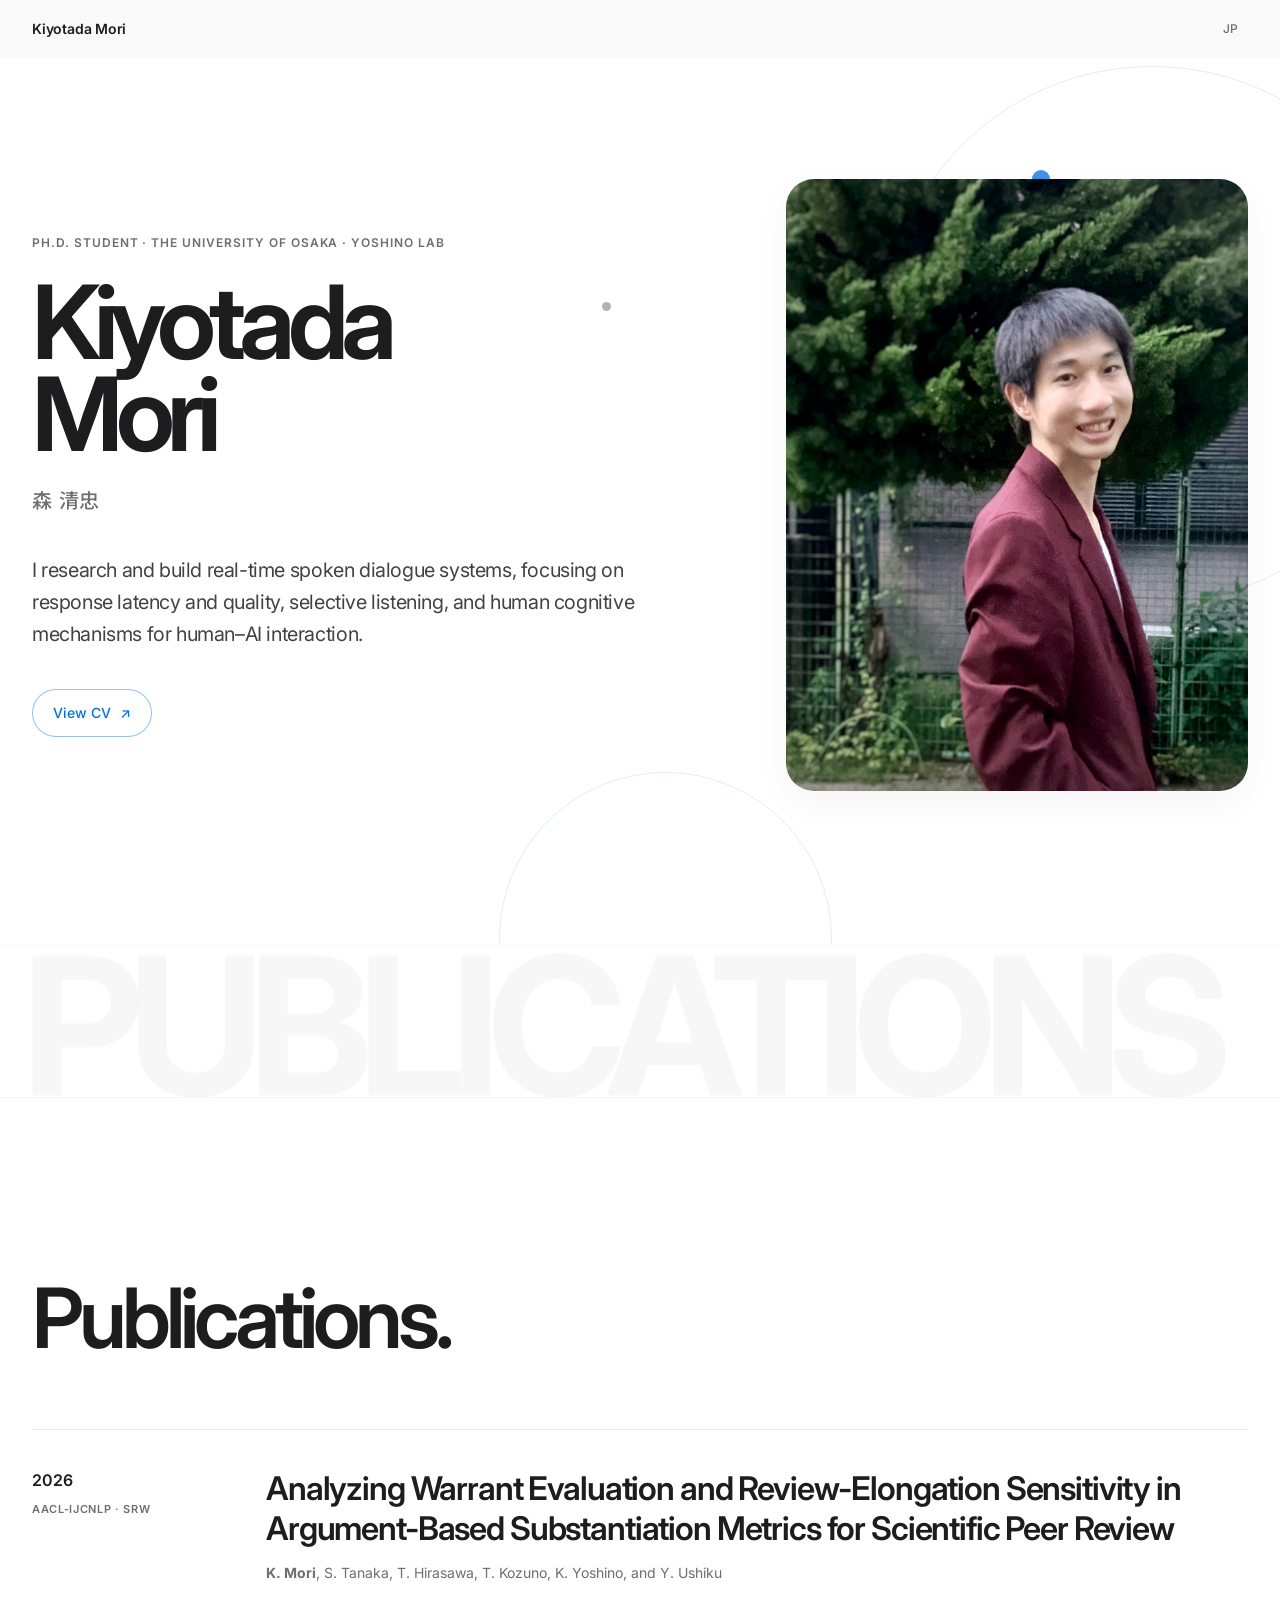
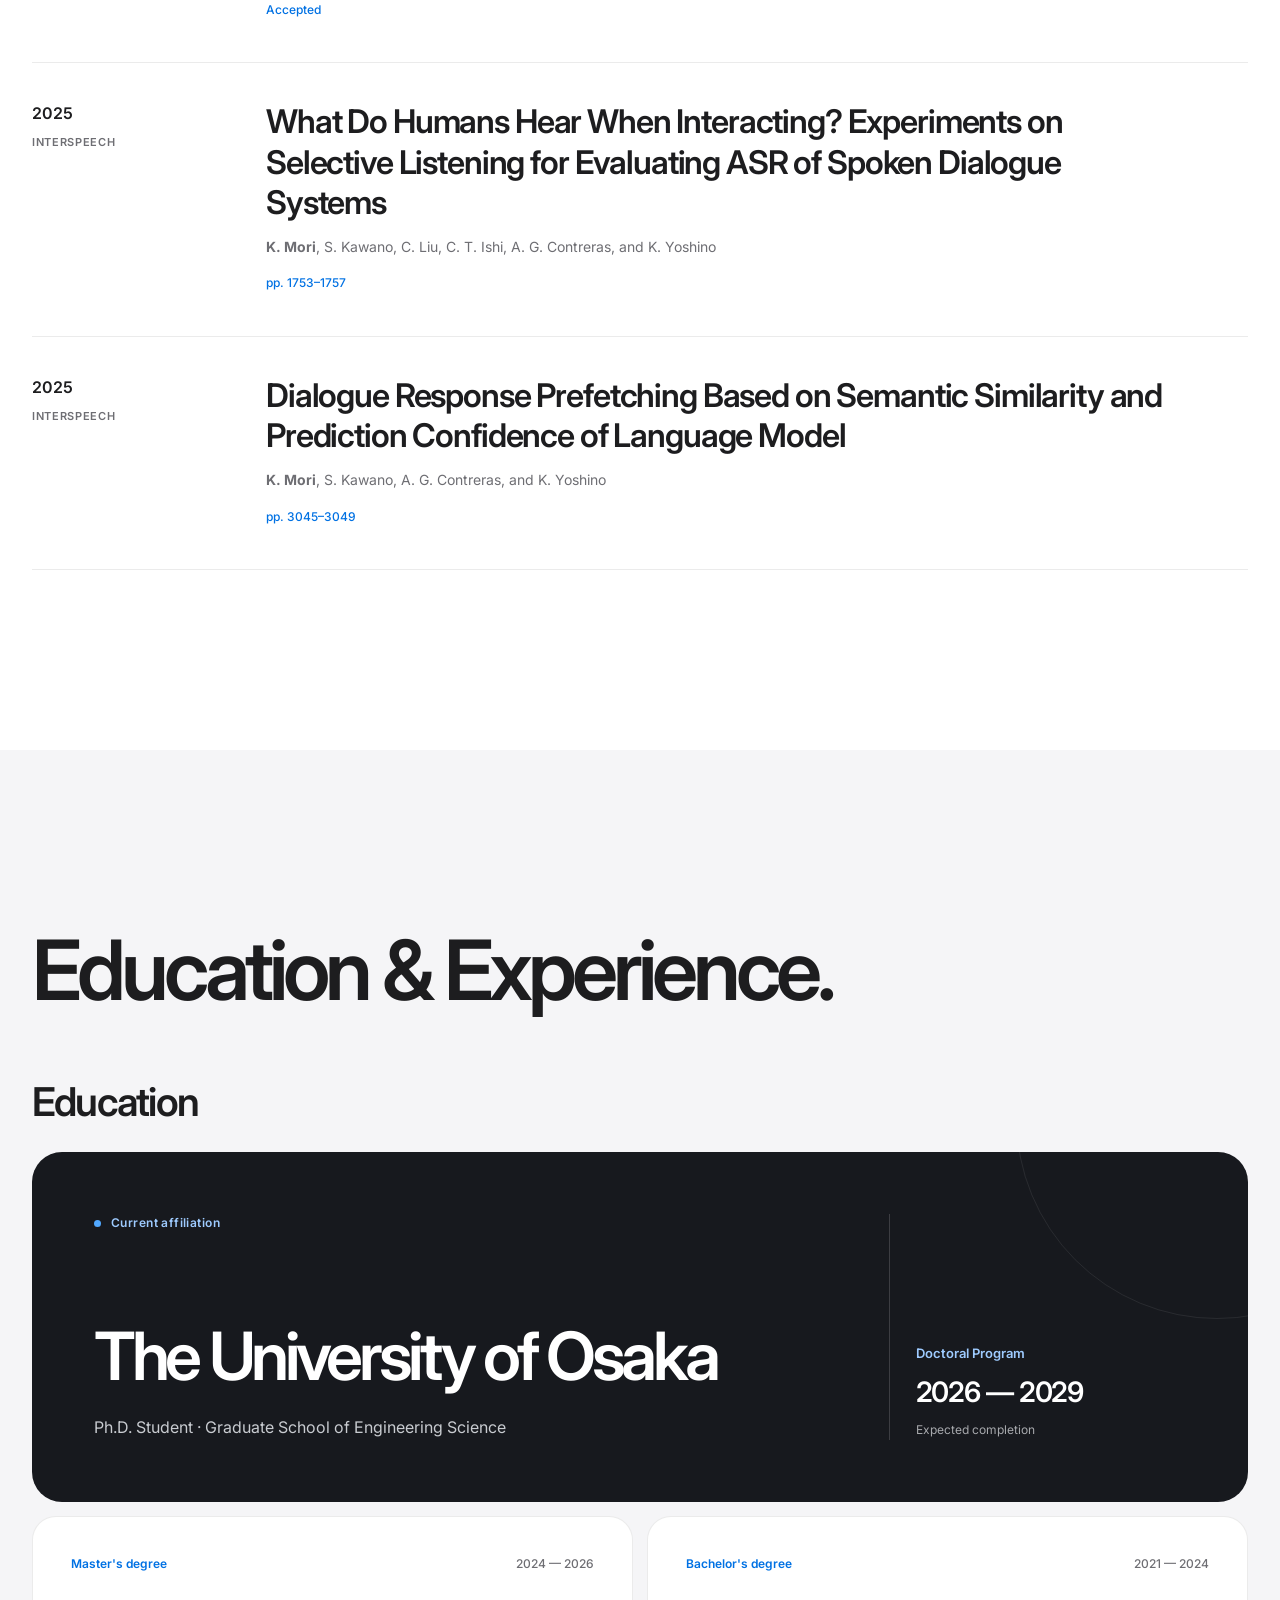
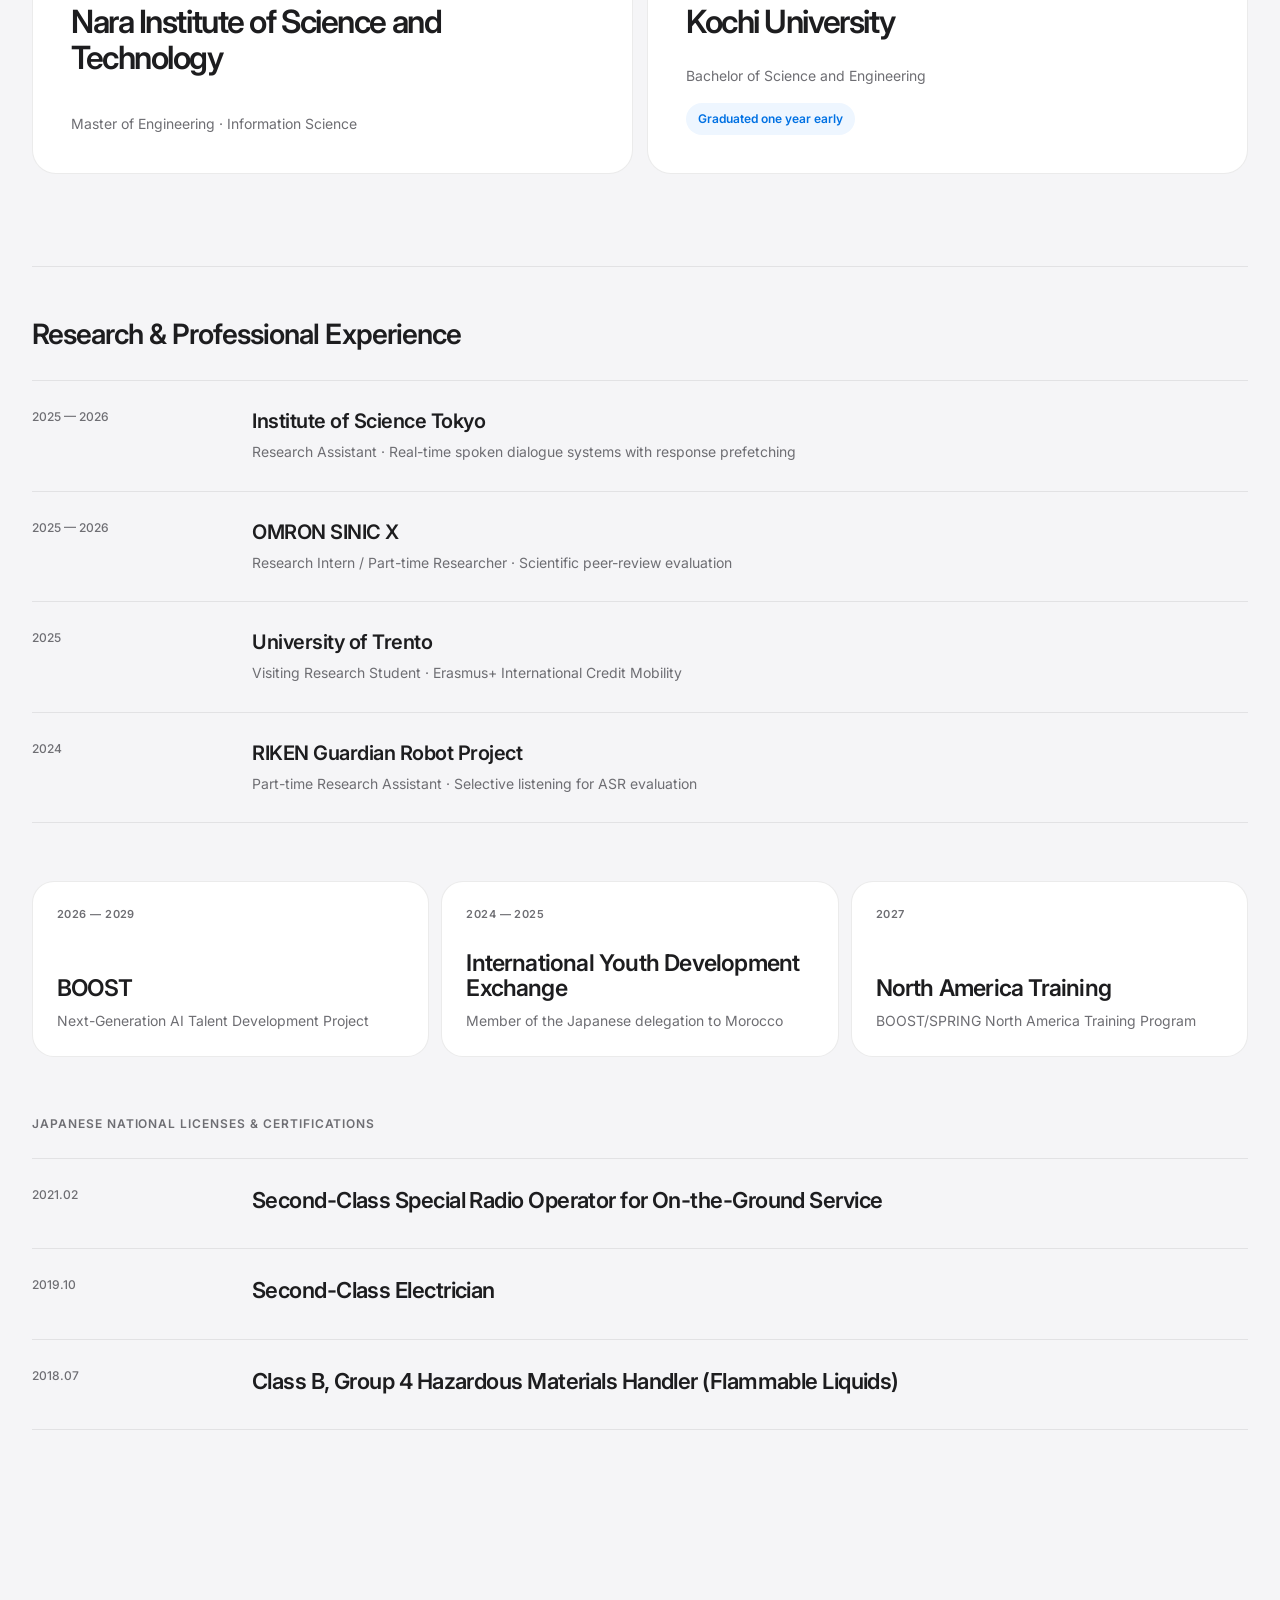
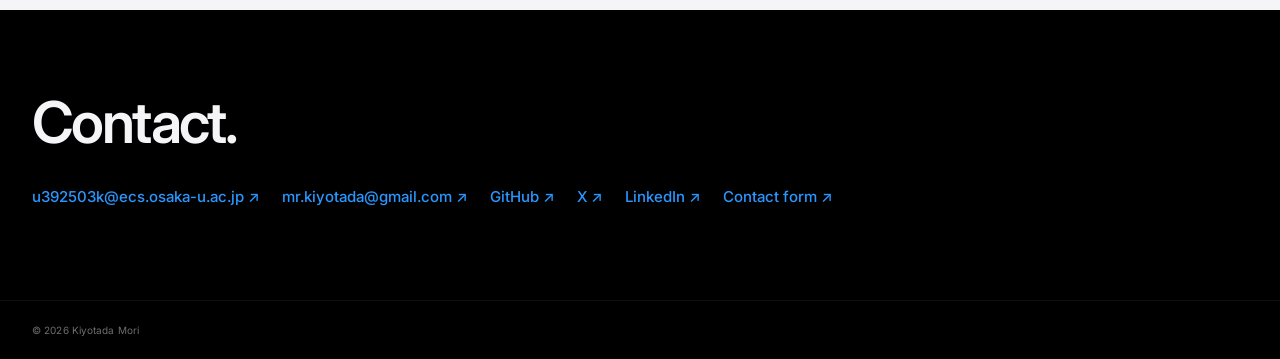
==== commit 40d12706: "Give doctoral affiliation stronger visual hierarchy" ====
--- a/index.html
+++ b/index.html
@@ -10,7 +10,7 @@
   <link rel="preconnect" href="https://fonts.googleapis.com" />
   <link rel="preconnect" href="https://fonts.gstatic.com" crossorigin />
   <link href="https://fonts.googleapis.com/css2?family=Inter:wght@400;500;600;700&family=Noto+Sans+JP:wght@400;500;600;700&display=swap" rel="stylesheet" />
-  <link rel="stylesheet" href="styles.css?v=20261003-2140" />
+  <link rel="stylesheet" href="styles.css?v=20261017-education-redesign" />
 </head>
 
 <body data-lang="en">
@@ -124,30 +124,35 @@
           <h2><span class="lang-en">Education &amp; Experience.</span><span class="lang-ja">学歴・職歴。</span></h2>
         </header>
         <div class="about-layout about-layout-single">
+
           <div class="education-block reveal">
-            <h3 class="experience-subheading" id="education-heading"><span class="lang-en">Education</span><span class="lang-ja">学歴</span></h3>
-            <div class="education-grid" aria-labelledby="education-heading">
-              <article class="education-card education-current">
-                <div class="education-card-top">
-                  <time><span class="lang-en">2026 — 2029 (expected)</span><span class="lang-ja">2026 — 2029（修了予定）</span></time>
-                  <span class="education-current-label"><span class="lang-en">Current affiliation</span><span class="lang-ja">現在の本所属</span></span>
-                </div>
-                <h4>The University of Osaka</h4>
-                <p><span class="lang-en">Ph.D. Student · Graduate School of Engineering Science</span><span class="lang-ja">博士後期課程 · 大学院基礎工学研究科</span></p>
-              </article>
-              <article class="education-card">
-                <div class="education-card-top"><time>2024 — 2026</time></div>
-                <h4>Nara Institute of Science and Technology</h4>
-                <p><span class="lang-en">Master of Engineering · Information Science</span><span class="lang-ja">修士（工学） · 情報科学領域</span></p>
-              </article>
-              <article class="education-card">
-                <div class="education-card-top"><time>2021 — 2024</time></div>
-                <h4>Kochi University</h4>
-                <p>
-                  <span class="lang-en">Bachelor of Science and Engineering · <strong class="timeline-highlight">Graduated one year early</strong></span>
-                  <span class="lang-ja">学士 · <strong class="timeline-highlight">1年早期卒業</strong></span>
-                </p>
-              </article>
+            <h3 class="experience-subheading education-title" id="education-heading"><span class="lang-en">Education</span><span class="lang-ja">学歴</span></h3>
+            <div class="education-showcase" aria-labelledby="education-heading">
+              <article class="education-feature">
+                <div class="education-feature-copy">
+                  <p class="education-eyebrow"><span class="education-feature-indicator" aria-hidden="true"></span><span class="lang-en">Current affiliation</span><span class="lang-ja">現在の本所属</span></p>
+                  <h4>The University of Osaka</h4>
+                  <p class="education-feature-description"><span class="lang-en">Ph.D. Student · Graduate School of Engineering Science</span><span class="lang-ja">大阪大学大学院基礎工学研究科 · 博士後期課程</span></p>
+                </div>
+                <div class="education-feature-meta">
+                  <span class="education-feature-degree"><span class="lang-en">Doctoral Program</span><span class="lang-ja">博士後期課程</span></span>
+                  <time>2026 — 2029</time>
+                  <span class="education-feature-note"><span class="lang-en">Expected completion</span><span class="lang-ja">修了予定</span></span>
+                </div>
+              </article>
+              <div class="education-secondary">
+                <article class="education-degree">
+                  <div class="education-degree-top"><span class="education-degree-type"><span class="lang-en">Master's degree</span><span class="lang-ja">修士課程</span></span><time>2024 — 2026</time></div>
+                  <h4>Nara Institute of Science and Technology</h4>
+                  <p><span class="lang-en">Master of Engineering · Information Science</span><span class="lang-ja">奈良先端科学技術大学院大学 · 情報科学領域 · 修士（工学）</span></p>
+                </article>
+                <article class="education-degree">
+                  <div class="education-degree-top"><span class="education-degree-type"><span class="lang-en">Bachelor's degree</span><span class="lang-ja">学士課程</span></span><time>2021 — 2024</time></div>
+                  <h4>Kochi University</h4>
+                  <p><span class="lang-en">Bachelor of Science and Engineering</span><span class="lang-ja">高知大学理工学部情報科学科 · 学士</span></p>
+                  <p class="education-honor"><span class="lang-en">Graduated one year early</span><span class="lang-ja">1年早期卒業</span></p>
+                </article>
+              </div>
             </div>
           </div>
 
--- a/styles.css
+++ b/styles.css
@@ -1481,77 +1481,46 @@
 }
 
 
-/* Education is the primary affiliation history; research appointments remain secondary. */
-.education-block{margin-bottom:72px}
-.experience-subheading{
-  margin:0 0 22px;
-  color:var(--secondary);
-  font-size:13px;
-  line-height:1.4;
-  font-weight:600;
-  letter-spacing:.035em;
-}
-.education-grid{
-  display:grid;
-  grid-template-columns:repeat(3,minmax(0,1fr));
-  gap:14px;
-}
-.education-card{
-  min-height:280px;
-  display:flex;
-  flex-direction:column;
-  padding:30px;
-  background:var(--surface);
-  border:1px solid var(--border);
-  border-radius:24px;
-}
-.education-card.education-current{
-  background:#F0F7FF;
-  border-color:rgba(0,113,227,.32);
-  box-shadow:0 14px 36px rgba(0,113,227,.055);
-}
-.education-card-top{
-  min-height:42px;
-  display:flex;
-  flex-wrap:wrap;
-  align-items:flex-start;
-  justify-content:space-between;
-  gap:8px 12px;
-}
-.education-card time{
-  color:var(--secondary);
-  font-size:12px;
-  font-weight:500;
-}
-.education-current-label{
-  color:var(--blue);
-  font-size:11px;
-  font-weight:600;
-}
-.education-card h4{
-  margin:36px 0 18px;
-  font-size:clamp(24px,2.5vw,34px);
-  font-weight:600;
-  letter-spacing:-.035em;
-  line-height:1.18;
-}
-.education-card p{
-  margin:auto 0 0;
-  padding-top:12px;
-  color:var(--secondary);
-  font-size:14px;
-  line-height:1.65;
-}
-.professional-block .timeline-item h3{
-  font-size:20px;
-}
-@media (max-width:900px){
-  .education-grid{grid-template-columns:1fr 1fr}
-  .education-card{min-height:255px}
-}
-@media (max-width:640px){
-  .education-block{margin-bottom:52px}
-  .education-grid{grid-template-columns:1fr}
-  .education-card{min-height:195px;padding:24px}
-  .education-card h4{margin:22px 0 14px;font-size:26px}
-}
+
+/* Academic affiliations take visual priority over short-term appointments. */
+.education-block{margin-bottom:92px}
+.experience-subheading{margin:0 0 26px;color:var(--secondary);font-size:13px;font-weight:600;letter-spacing:.035em;line-height:1.4}
+.education-title{font-size:clamp(29px,3.1vw,42px);color:var(--text);letter-spacing:-.045em;line-height:1.15}
+.education-showcase{display:grid;gap:14px}
+.education-feature{position:relative;isolation:isolate;overflow:hidden;display:grid;grid-template-columns:minmax(0,1.8fr) minmax(215px,.7fr);align-items:stretch;gap:30px;min-height:350px;padding:clamp(32px,5vw,62px);border-radius:30px;background:#17191e;color:#fff}
+.education-feature::after{content:"";position:absolute;z-index:-1;width:400px;height:400px;top:-235px;right:-170px;border:1px solid rgba(255,255,255,.08);border-radius:50%;pointer-events:none}
+.education-feature-copy{display:flex;flex-direction:column;align-items:flex-start;min-width:0}
+.education-eyebrow{display:flex;align-items:center;gap:10px;margin:0 0 34px;color:#9ecbff;font-size:12px;font-weight:600;letter-spacing:.035em}
+.education-feature-indicator{width:7px;height:7px;border-radius:50%;background:#51a8ff;flex:0 0 auto}
+.education-feature h4{max-width:800px;margin:auto 0 22px;font-size:clamp(38px,5.2vw,72px);font-weight:600;line-height:1.05;letter-spacing:-.065em;overflow-wrap:break-word}
+.education-feature-description{max-width:680px;margin:0;color:#c8cbd0;font-size:clamp(14px,1.25vw,17px);line-height:1.65}
+.education-feature-meta{display:flex;flex-direction:column;justify-content:flex-end;align-items:flex-start;gap:12px;padding-left:26px;border-left:1px solid rgba(255,255,255,.16)}
+.education-feature-degree{font-size:13px;font-weight:600;color:#9ecbff}
+.education-feature-meta time{font-size:clamp(22px,2.2vw,31px);font-weight:600;line-height:1.2;letter-spacing:-.04em}
+.education-feature-note{color:#a7a9ad;font-size:12px}
+.education-secondary{display:grid;grid-template-columns:repeat(2,minmax(0,1fr));gap:14px}
+.education-degree{min-width:0;min-height:255px;display:flex;flex-direction:column;padding:clamp(25px,3vw,38px);border:1px solid var(--border);border-radius:24px;background:var(--surface)}
+.education-degree-top{display:flex;align-items:center;justify-content:space-between;flex-wrap:wrap;gap:10px 18px;font-size:12px;color:var(--secondary)}
+.education-degree-type{font-weight:600;color:var(--blue)}
+.education-degree time{font-weight:500}
+.education-degree h4{margin:30px 0 12px;font-size:clamp(26px,2.5vw,36px);font-weight:600;letter-spacing:-.045em;line-height:1.15;overflow-wrap:break-word}
+.education-degree p{margin:auto 0 0;padding-top:12px;color:var(--secondary);font-size:14px;line-height:1.65}
+.education-degree .education-honor{align-self:flex-start;margin:16px 0 0;padding:6px 12px;color:var(--blue);border-radius:999px;background:#eef6ff;font-size:12px;font-weight:600}
+.professional-block{padding-top:48px;border-top:1px solid var(--border)}
+.professional-block .experience-subheading{font-size:clamp(21px,2.4vw,28px);letter-spacing:-.035em;color:var(--text)}
+.professional-block .timeline-item h3{font-size:20px}
+@media(max-width:900px){
+ .education-feature{grid-template-columns:minmax(0,1fr);min-height:320px}
+ .education-feature-meta{flex-direction:row;align-items:baseline;flex-wrap:wrap;justify-content:space-between;gap:8px 20px;padding:22px 0 0;border-left:0;border-top:1px solid rgba(255,255,255,.16)}
+}
+@media(max-width:640px){
+ .education-block{margin-bottom:64px}
+ .education-feature{min-height:310px;padding:30px 26px;border-radius:24px}
+ .education-feature h4{font-size:clamp(35px,10vw,50px);margin:28px 0 20px}
+ .education-eyebrow{margin-bottom:0}
+ .education-feature-meta{align-items:flex-start;flex-direction:column;gap:8px}
+ .education-secondary{grid-template-columns:1fr}
+ .education-degree{min-height:210px;padding:27px;border-radius:22px}
+ .education-degree h4{font-size:29px;margin:26px 0 10px}
+ .professional-block{padding-top:36px}
+}
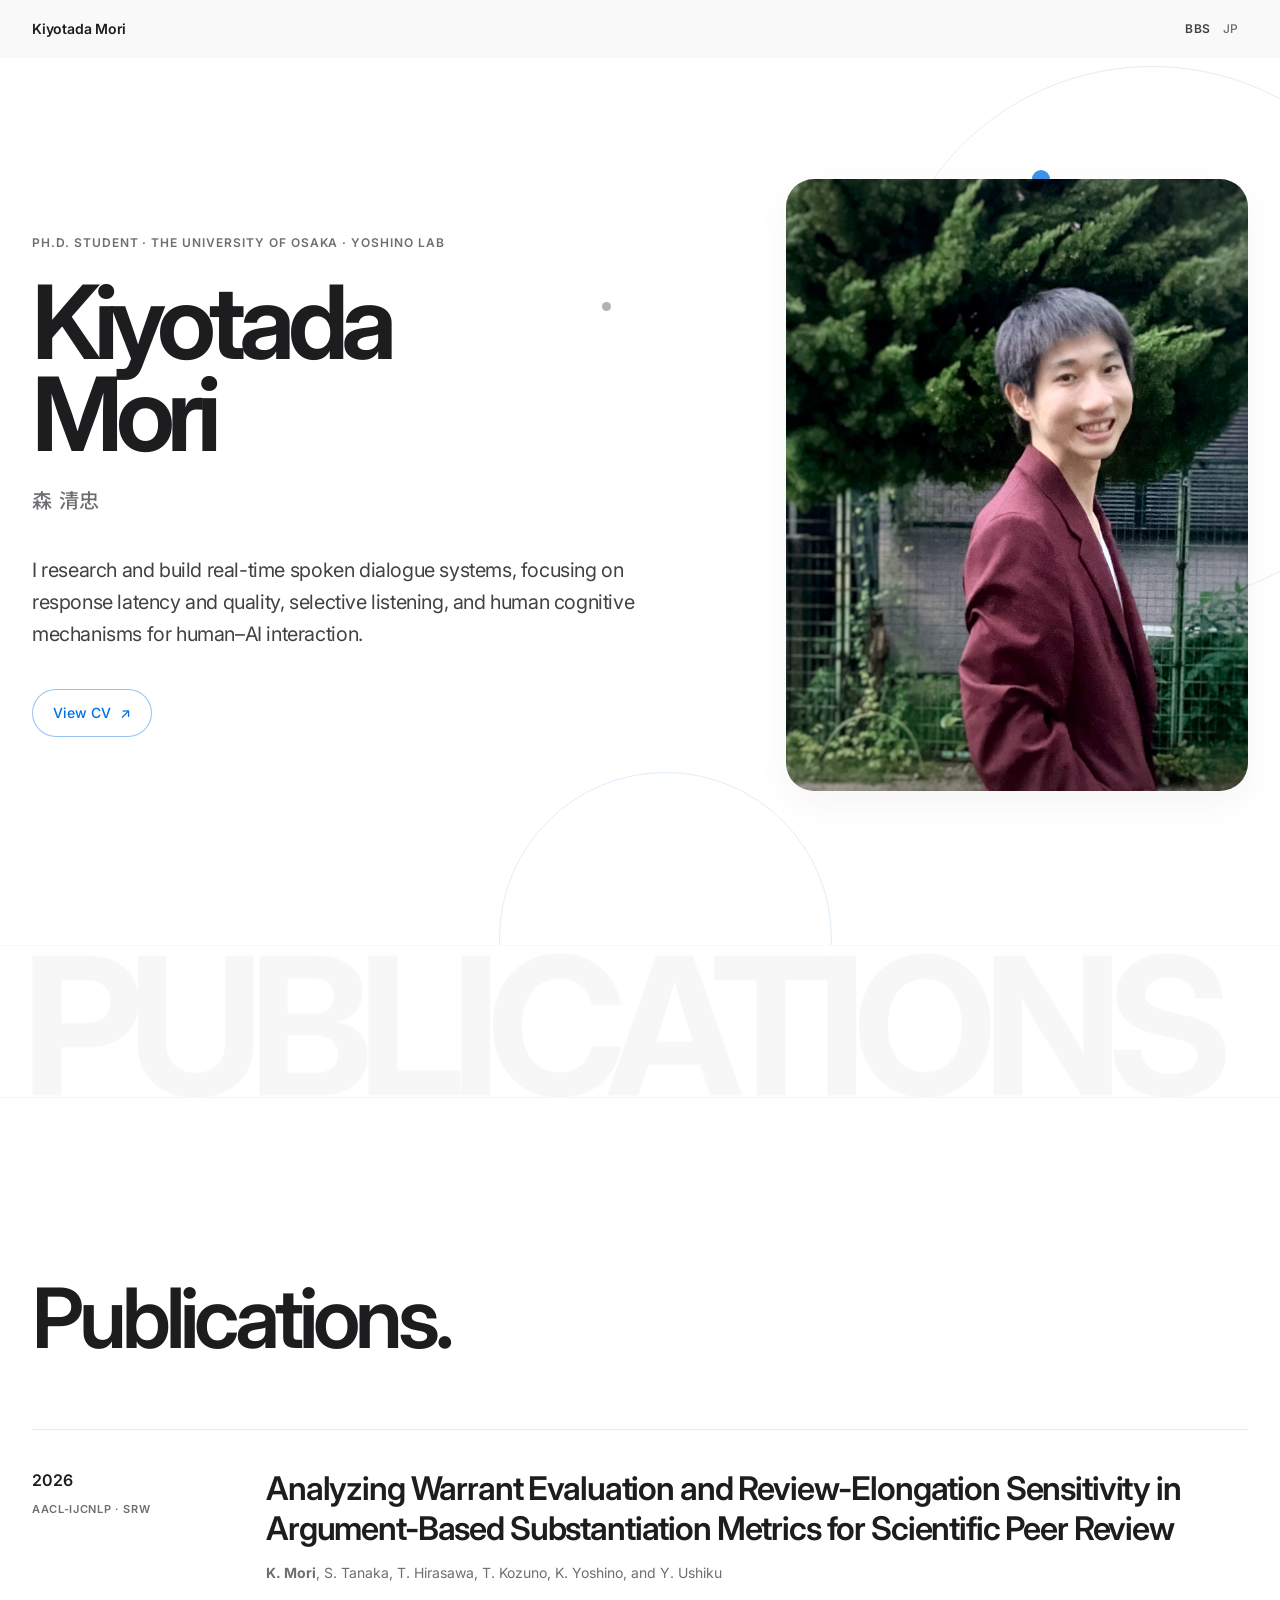
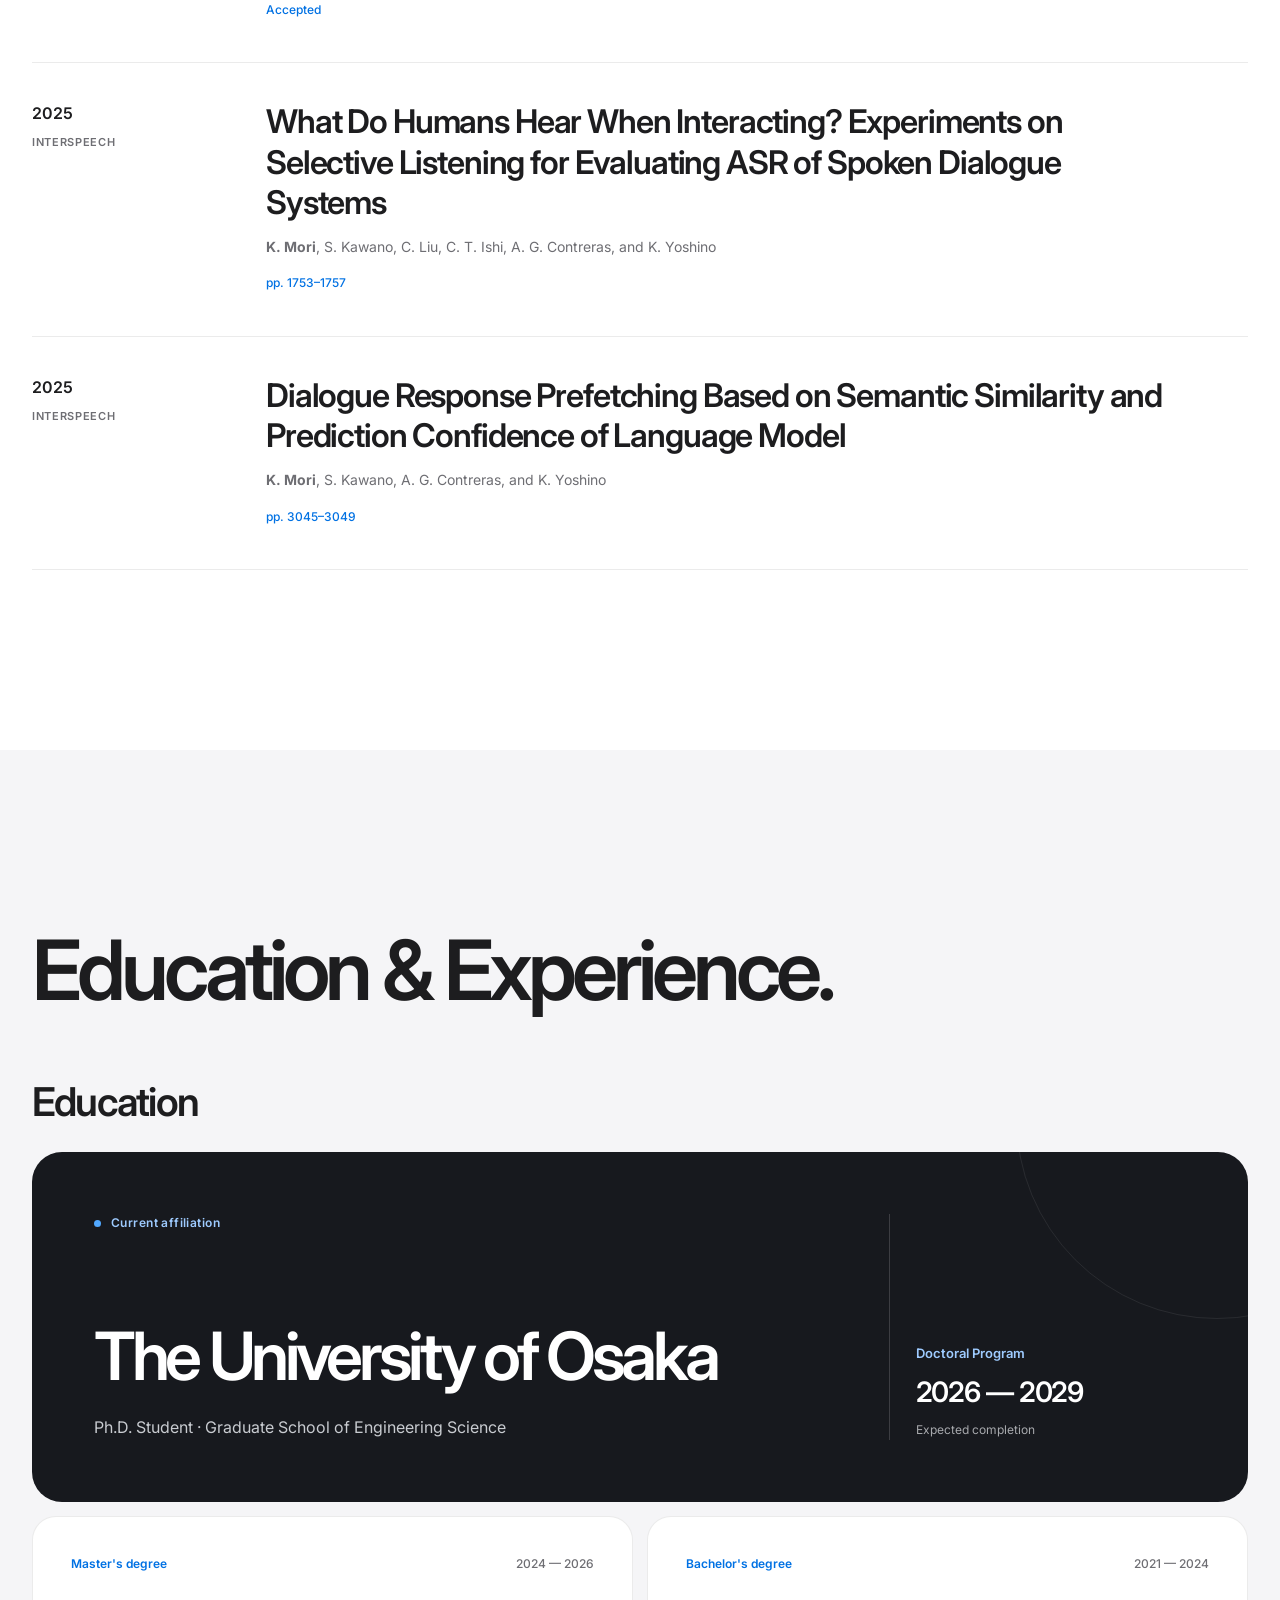
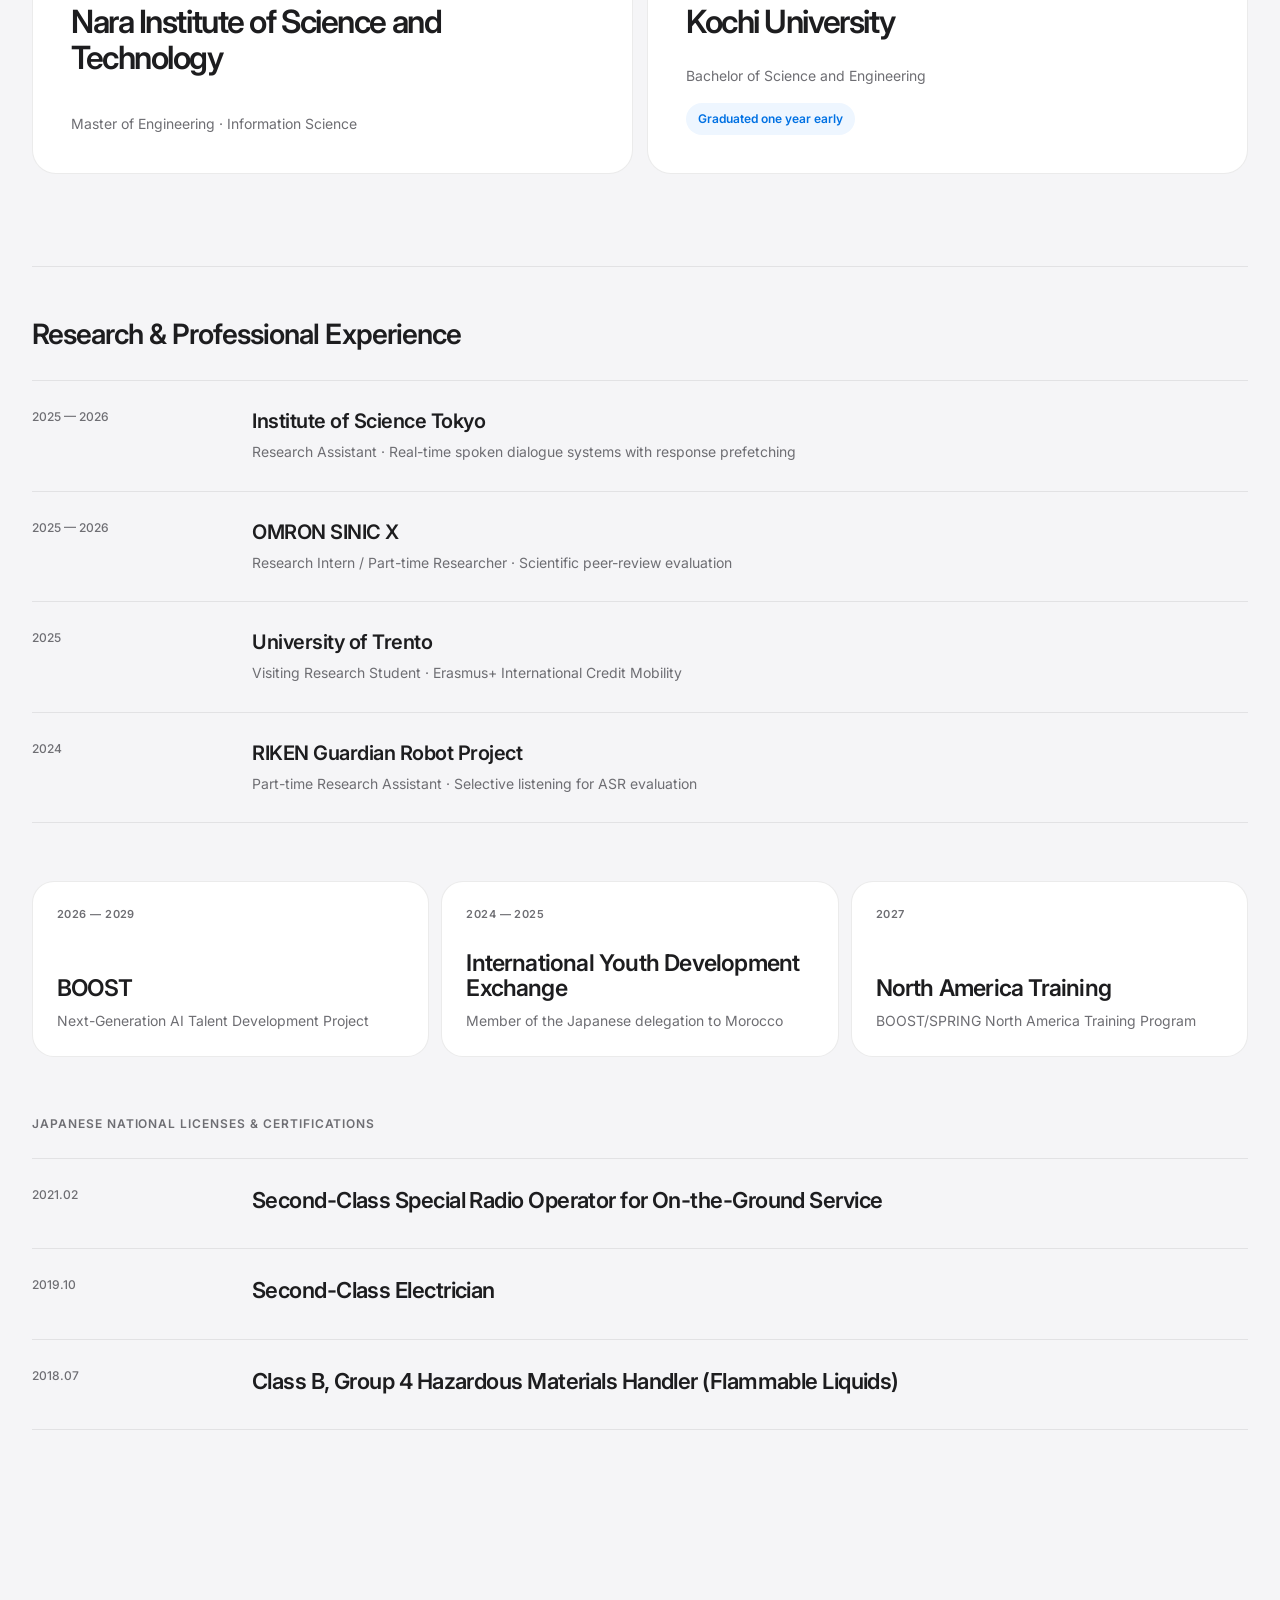
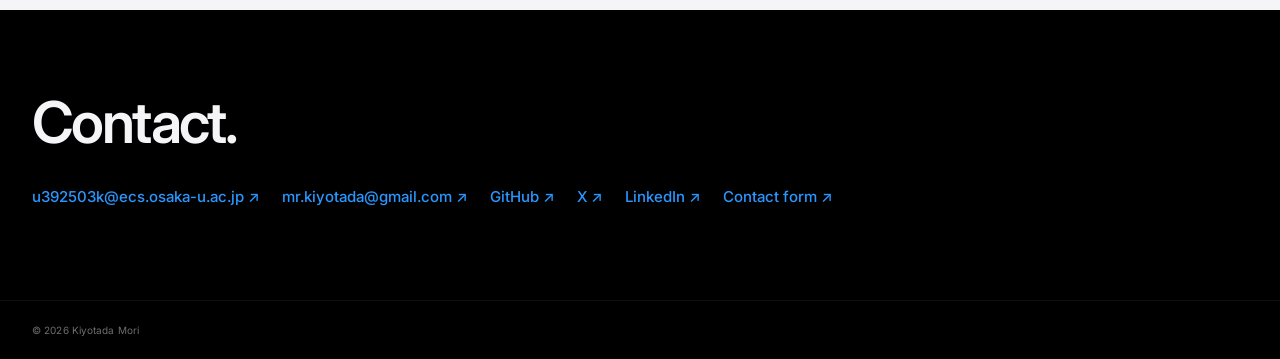
==== commit c2372b92: "Add separate anonymous BBS frontend and Cloudflare Worker scaffold" ====
--- a/index.html
+++ b/index.html
@@ -19,6 +19,7 @@
       <a class="brand" href="#top" aria-label="Kiyotada Mori home">Kiyotada Mori</a>
 
       <nav class="nav language-nav" aria-label="Language">
+        <a class="nav-board" href="bbs/" aria-label="Anonymous bulletin board">BBS</a>
         <button id="language-toggle" class="language-toggle" type="button" aria-label="Switch to Japanese">JP</button>
       </nav>
     </div>
--- a/styles.css
+++ b/styles.css
@@ -1524,3 +1524,6 @@
  .education-degree h4{font-size:29px;margin:26px 0 10px}
  .professional-block{padding-top:36px}
 }
+
+.nav-board{font-size:12px;font-weight:600;letter-spacing:.015em;color:var(--secondary);text-decoration:none;white-space:nowrap}
+.nav-board:hover{color:var(--blue)}
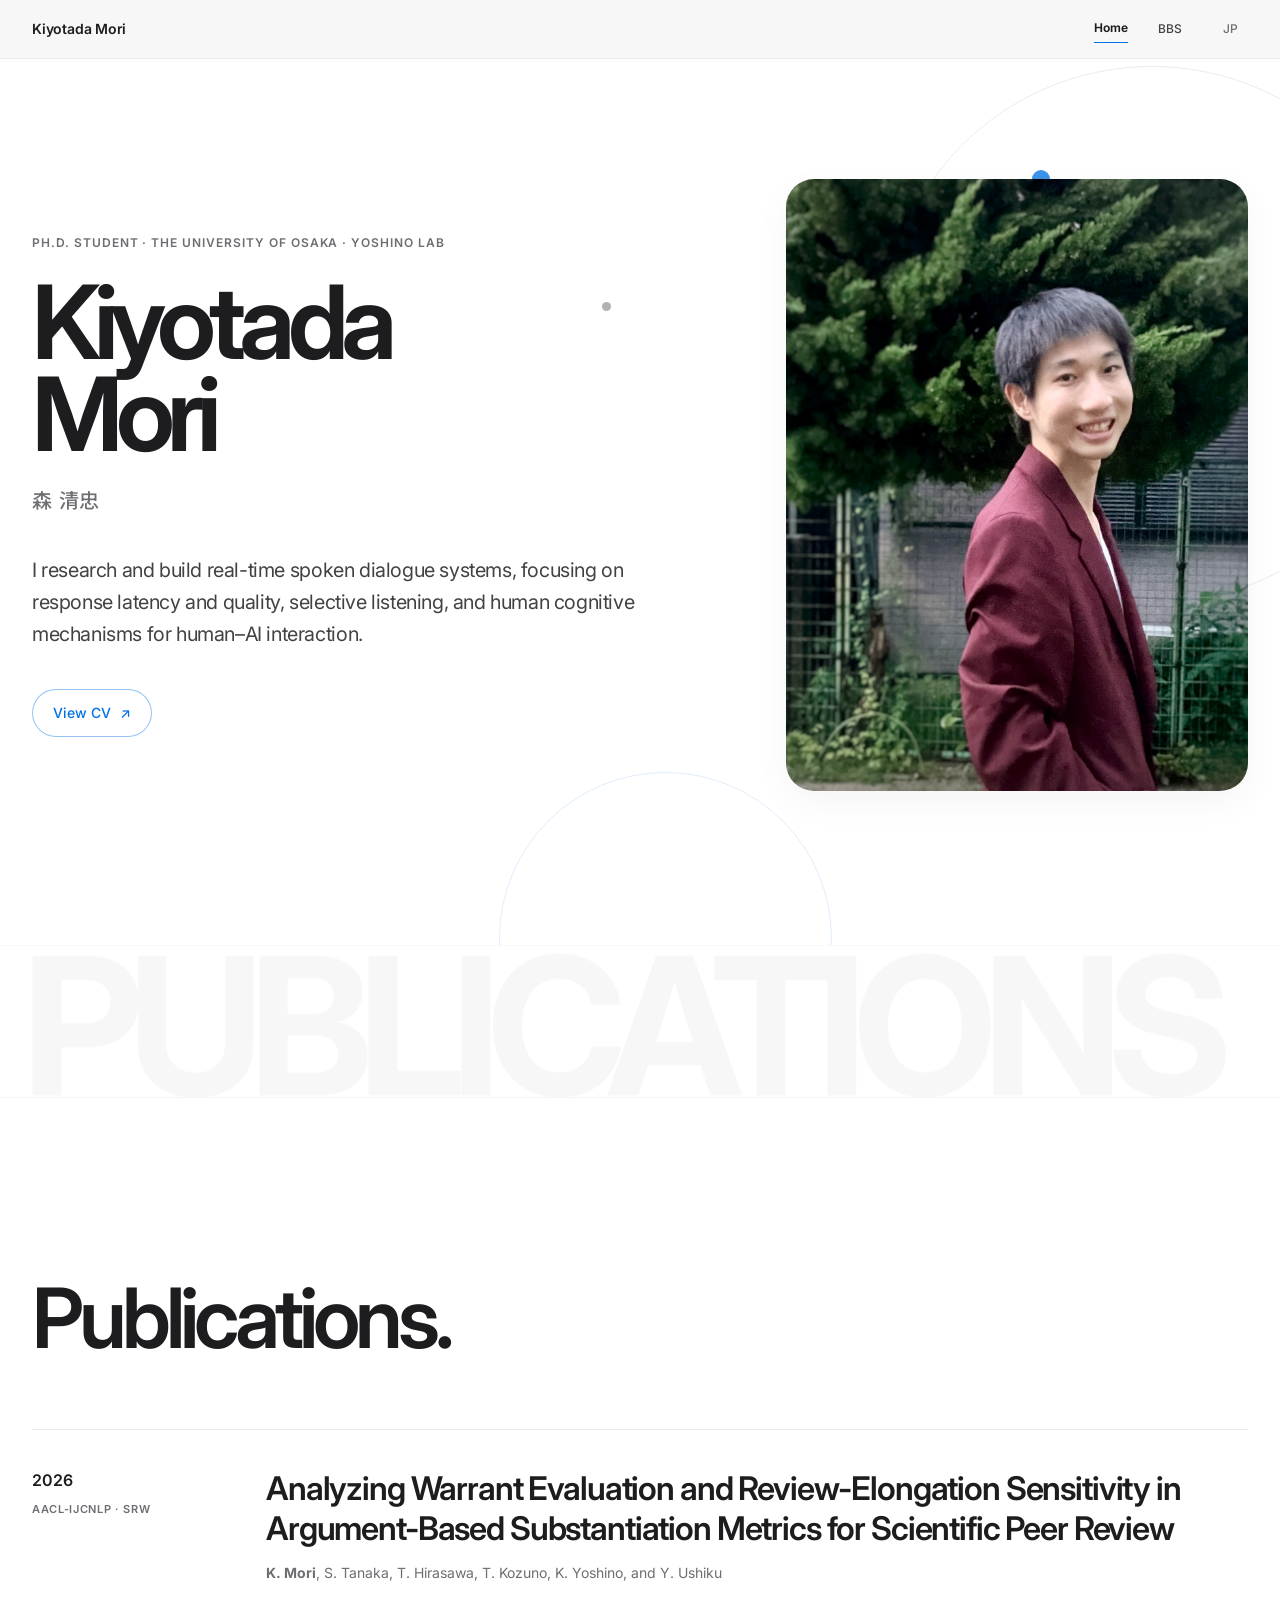
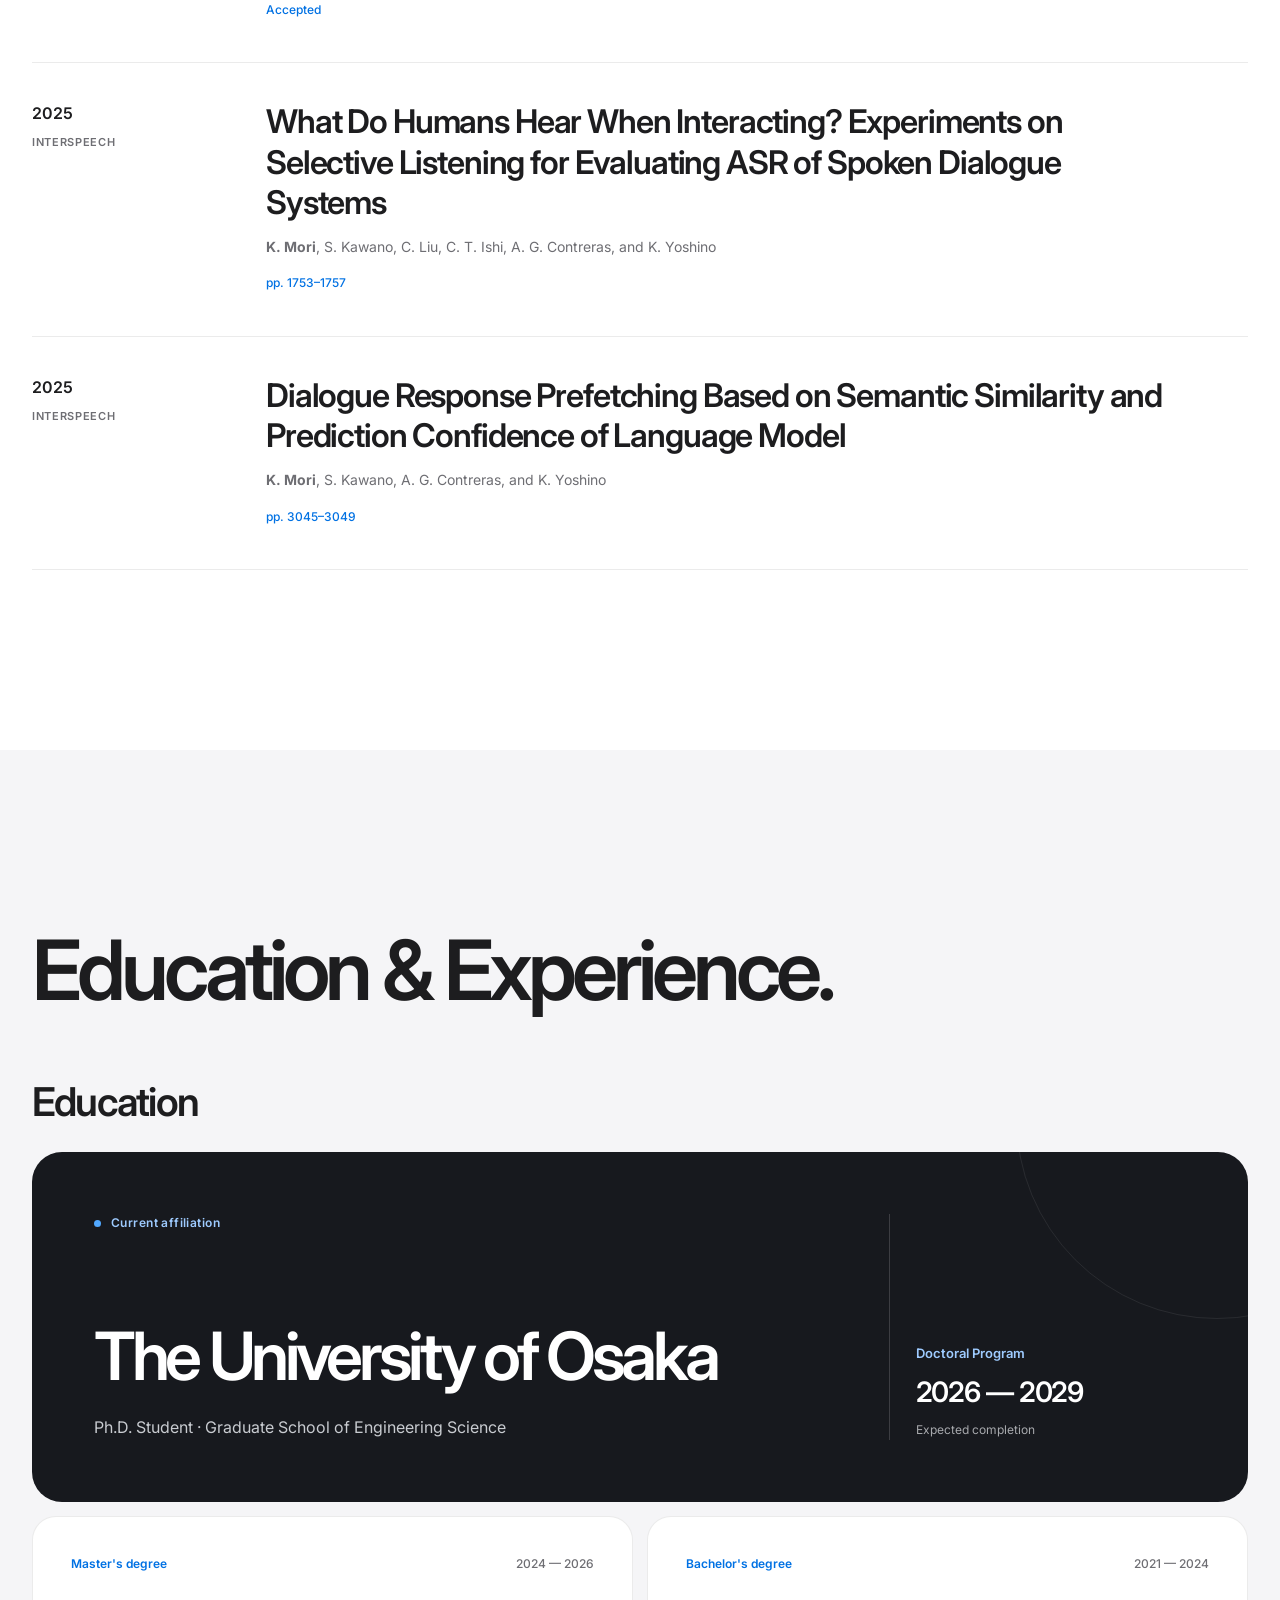
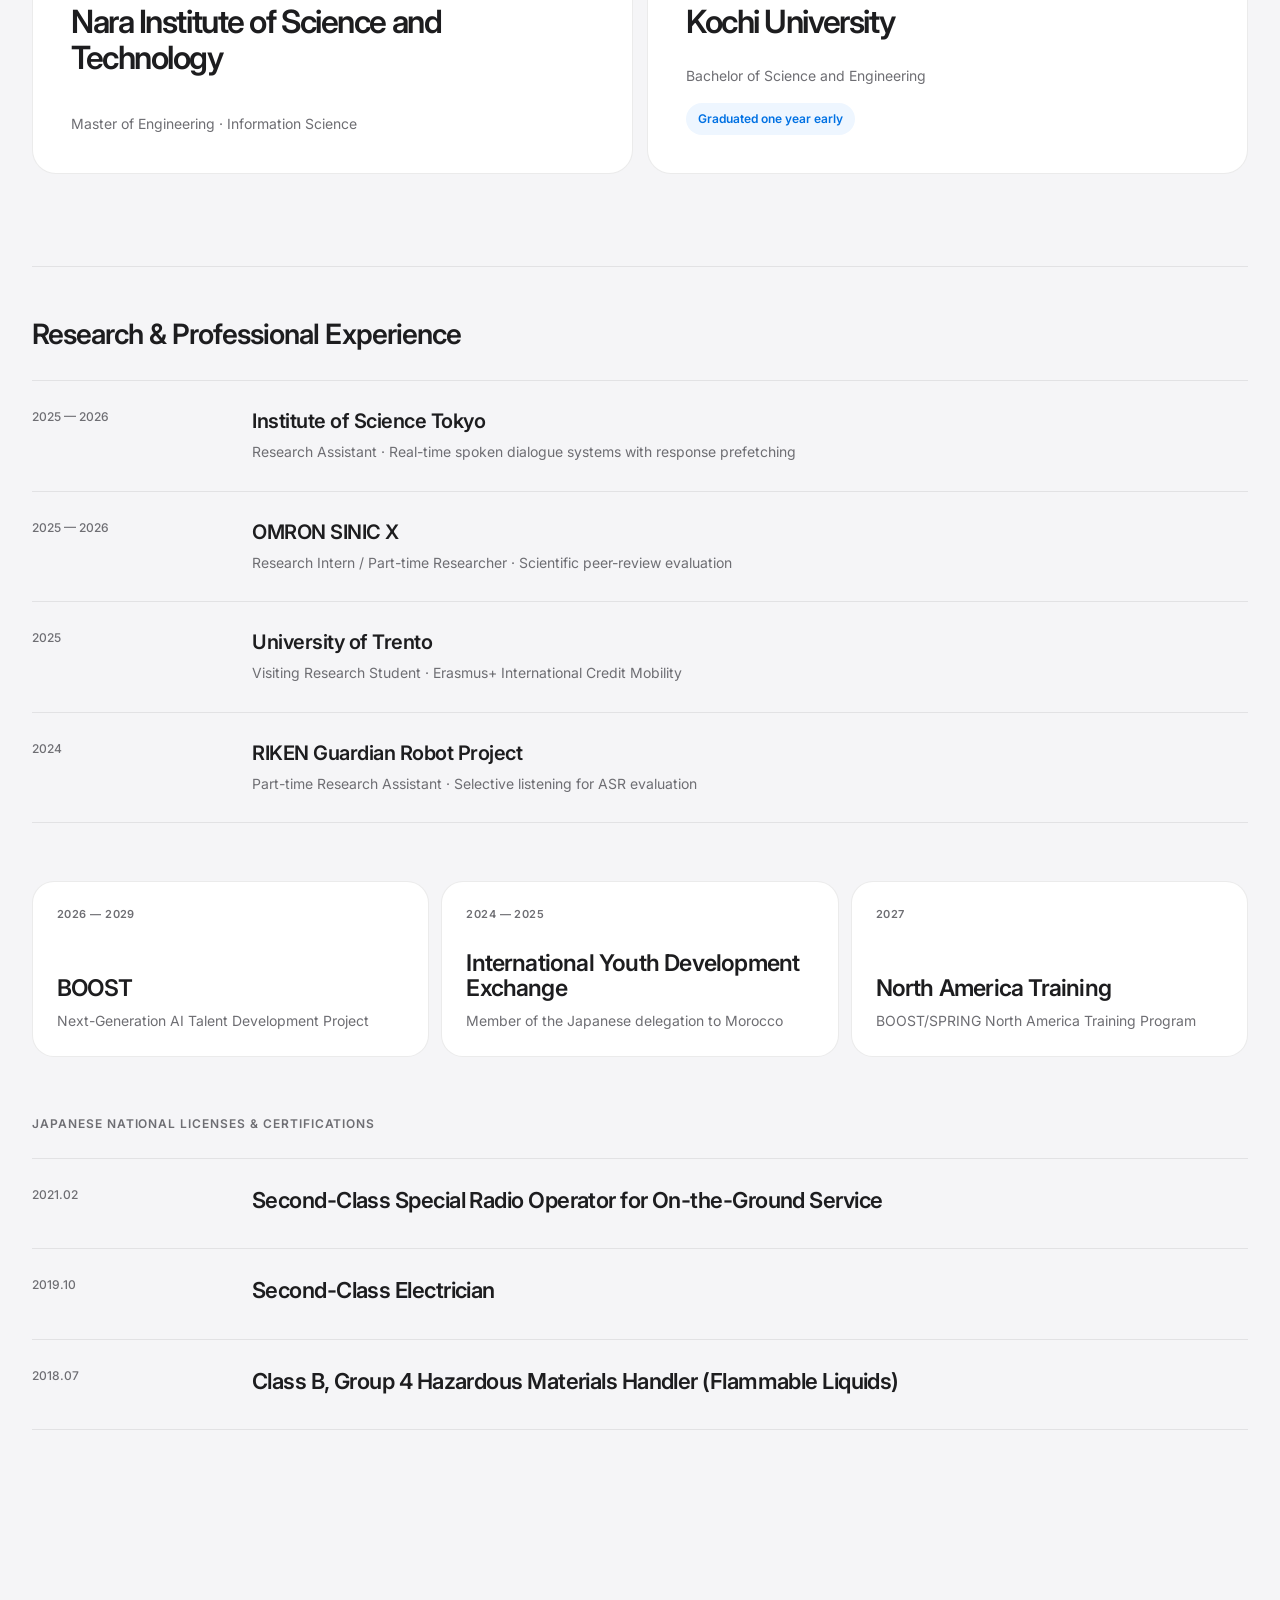
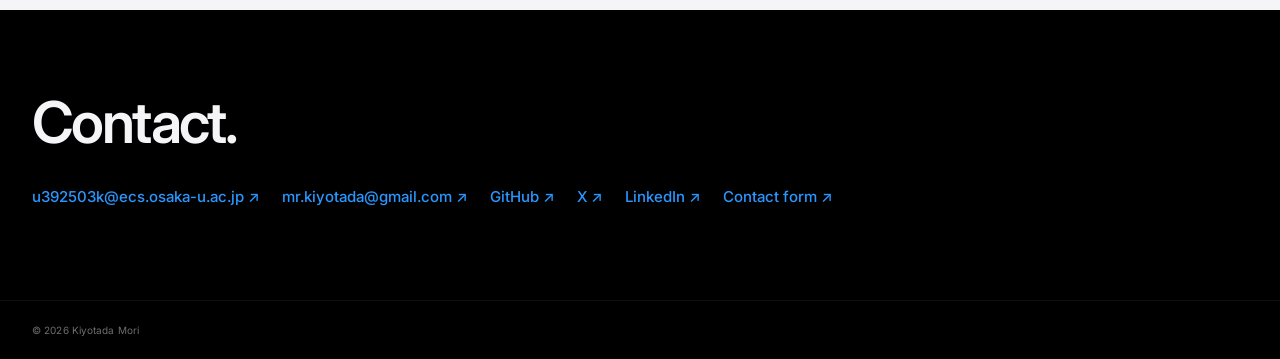
==== commit d1bbf726: "Unify homepage and anonymous BBS header, navigation and footer" ====
--- a/index.html
+++ b/index.html
@@ -11,6 +11,7 @@
   <link rel="preconnect" href="https://fonts.gstatic.com" crossorigin />
   <link href="https://fonts.googleapis.com/css2?family=Inter:wght@400;500;600;700&family=Noto+Sans+JP:wght@400;500;600;700&display=swap" rel="stylesheet" />
   <link rel="stylesheet" href="styles.css?v=20261017-education-redesign" />
+  <link rel="stylesheet" href="site-chrome.css?v=20261017-1" />
 </head>
 
 <body data-lang="en">
@@ -18,8 +19,9 @@
     <div class="nav-shell">
       <a class="brand" href="#top" aria-label="Kiyotada Mori home">Kiyotada Mori</a>
 
-      <nav class="nav language-nav" aria-label="Language">
-        <a class="nav-board" href="bbs/" aria-label="Anonymous bulletin board">BBS</a>
+      <nav class="nav language-nav" aria-label="Main navigation">
+        <a class="nav-home" href="#top" aria-current="page"><span class="lang-en">Home</span><span class="lang-ja">ホーム</span></a>
+        <a class="nav-board" href="bbs/" aria-label="Anonymous bulletin board"><span class="lang-en">BBS</span><span class="lang-ja">掲示板</span></a>
         <button id="language-toggle" class="language-toggle" type="button" aria-label="Switch to Japanese">JP</button>
       </nav>
     </div>
--- a/site-chrome.css
+++ b/site-chrome.css
@@ -0,0 +1,27 @@
+/* Shared site header and footer: used on both the academic homepage and the independent BBS. */
+.site-header{position:fixed;top:0;left:0;right:0;z-index:100;background:rgba(245,245,247,.78);border-bottom:1px solid rgba(0,0,0,.055);backdrop-filter:saturate(180%) blur(22px);-webkit-backdrop-filter:saturate(180%) blur(22px);font-family:Inter,"Noto Sans JP","Hiragino Sans",system-ui,sans-serif}
+.site-header .nav-shell{width:min(1320px,calc(100% - 64px));min-height:58px;margin:0 auto;display:flex;align-items:center;justify-content:space-between;gap:25px}
+.site-header .brand{color:#1d1d1f;text-decoration:none;font-size:14px;font-weight:600;letter-spacing:-.015em;white-space:nowrap}
+.site-header .language-nav{display:flex;align-items:center;gap:clamp(16px,2.4vw,30px);font-size:12px;font-weight:500}
+.site-header .nav a.nav-home,.site-header .nav a.nav-board{display:inline-flex;align-items:center;color:#424245;font-size:12px;font-weight:500;letter-spacing:0;text-decoration:none;white-space:nowrap;transition:color .2s ease}
+.site-header .nav a.nav-home:hover,.site-header .nav a.nav-board:hover{color:#0071e3}
+.site-header .nav a[aria-current="page"]{color:#1d1d1f;font-weight:650;border-bottom:1px solid #0071e3;padding:4px 0}
+.site-header .language-toggle{display:inline-flex;align-items:center;justify-content:center;min-width:36px;margin:0;padding:7px 9px;color:#6e6e73;background:transparent;border:0;border-radius:999px;font-family:inherit;font-size:12px;font-weight:500;line-height:1.5;cursor:pointer;transition:background .2s ease,color .2s ease}
+.site-header .language-toggle:hover{background:rgba(0,0,0,.05);color:#1d1d1f}
+.site-footer{display:block;margin:0;padding:0;background:#000;color:#6e6e73;border-top:1px solid rgba(255,255,255,.06);font-family:Inter,"Noto Sans JP","Hiragino Sans",system-ui,sans-serif}
+.site-footer .footer-inner{width:min(1320px,calc(100% - 64px));min-height:58px;margin:0 auto;padding:0;display:flex;align-items:center;justify-content:flex-start;gap:24px;color:#6e6e73;font-size:10px;font-weight:400;letter-spacing:.01em}
+.bbs-shell{padding-top:82px}
+.bbs-legal{margin:16px 0 0;font-size:12px;color:#555}
+@media(max-width:980px){
+  .site-header .nav a.nav-home,.site-header .nav a.nav-board{display:inline-flex}
+  .site-header .nav-shell,.site-footer .footer-inner{width:calc(100% - 40px)}
+}
+@media(max-width:640px){
+  .site-header .nav-shell,.site-footer .footer-inner{width:calc(100% - 32px)}
+  .site-header .nav-shell{min-height:54px;gap:12px}
+  .site-header .brand{font-size:13px}
+  .site-header .language-nav{gap:14px}
+  .site-header .nav a.nav-home,.site-header .nav a.nav-board{font-size:11px}
+  .site-header .language-toggle{font-size:11px}
+  .bbs-shell{padding-top:72px}
+}
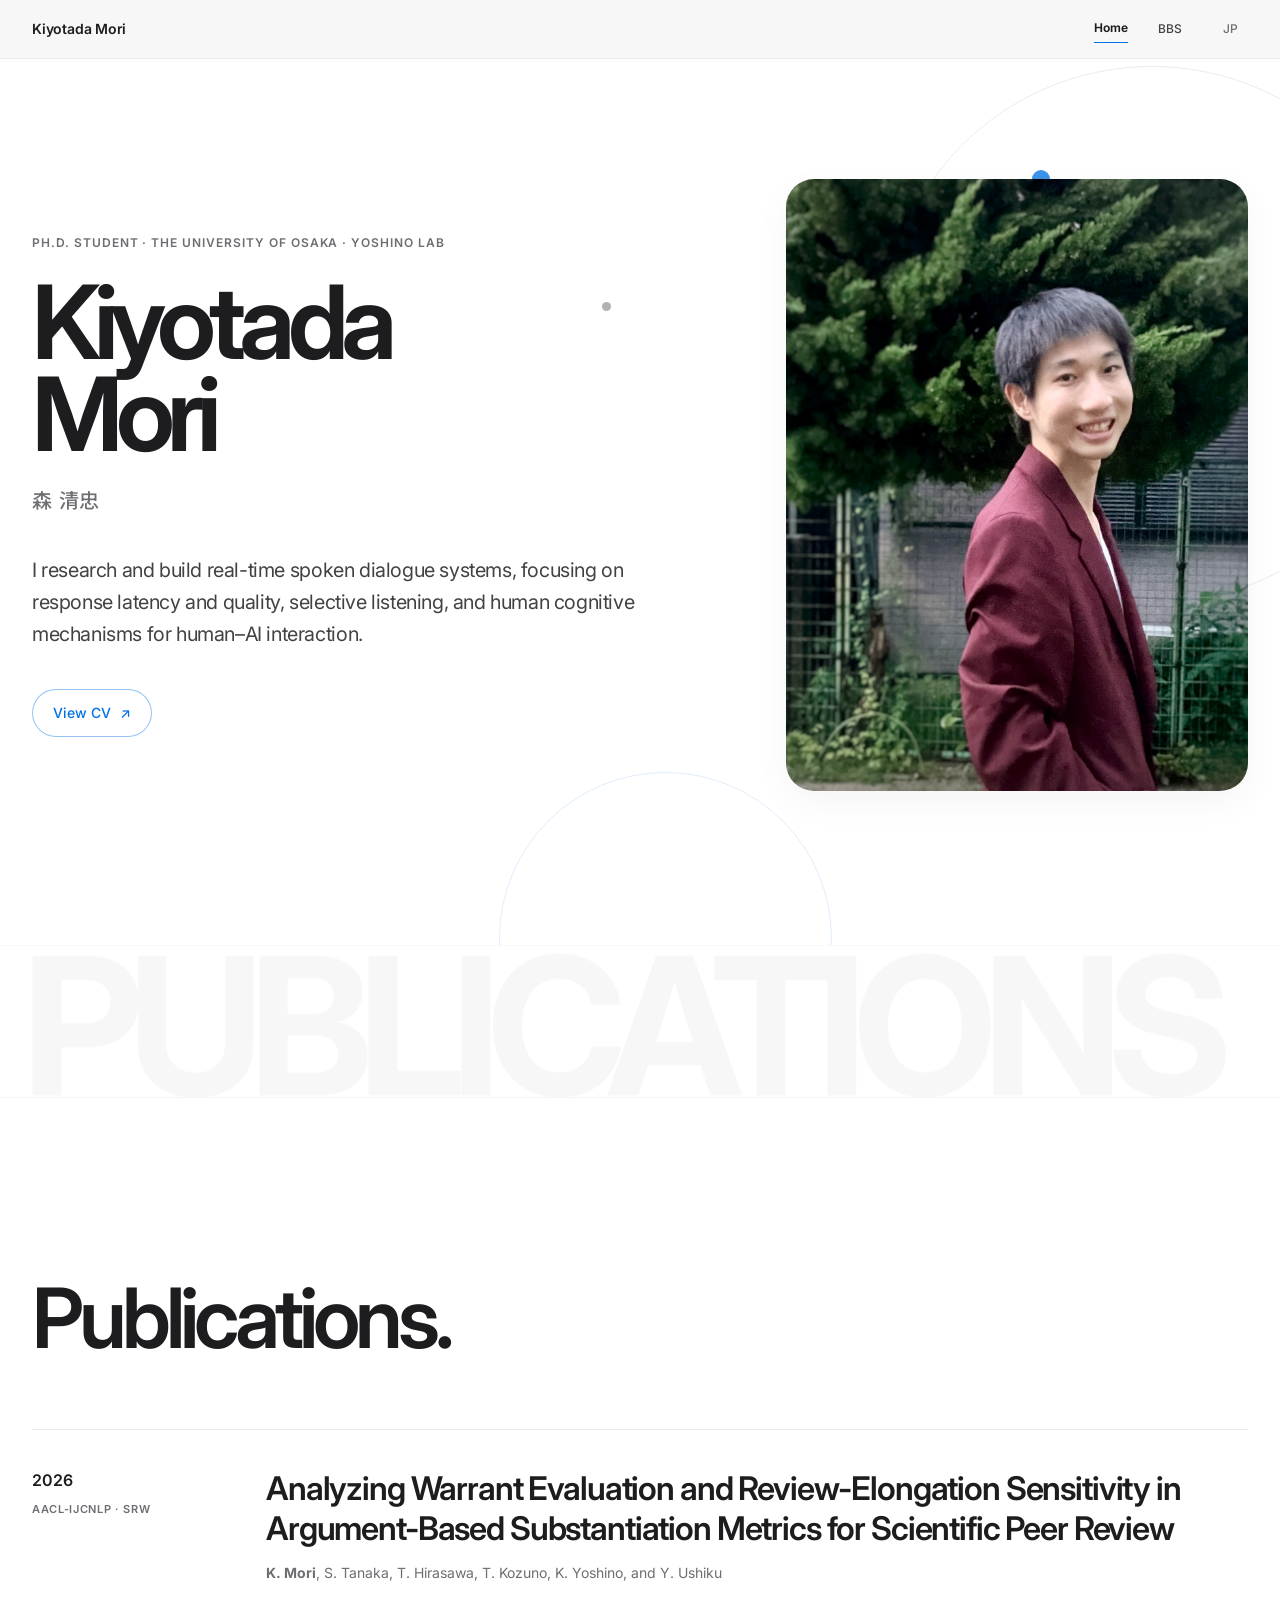
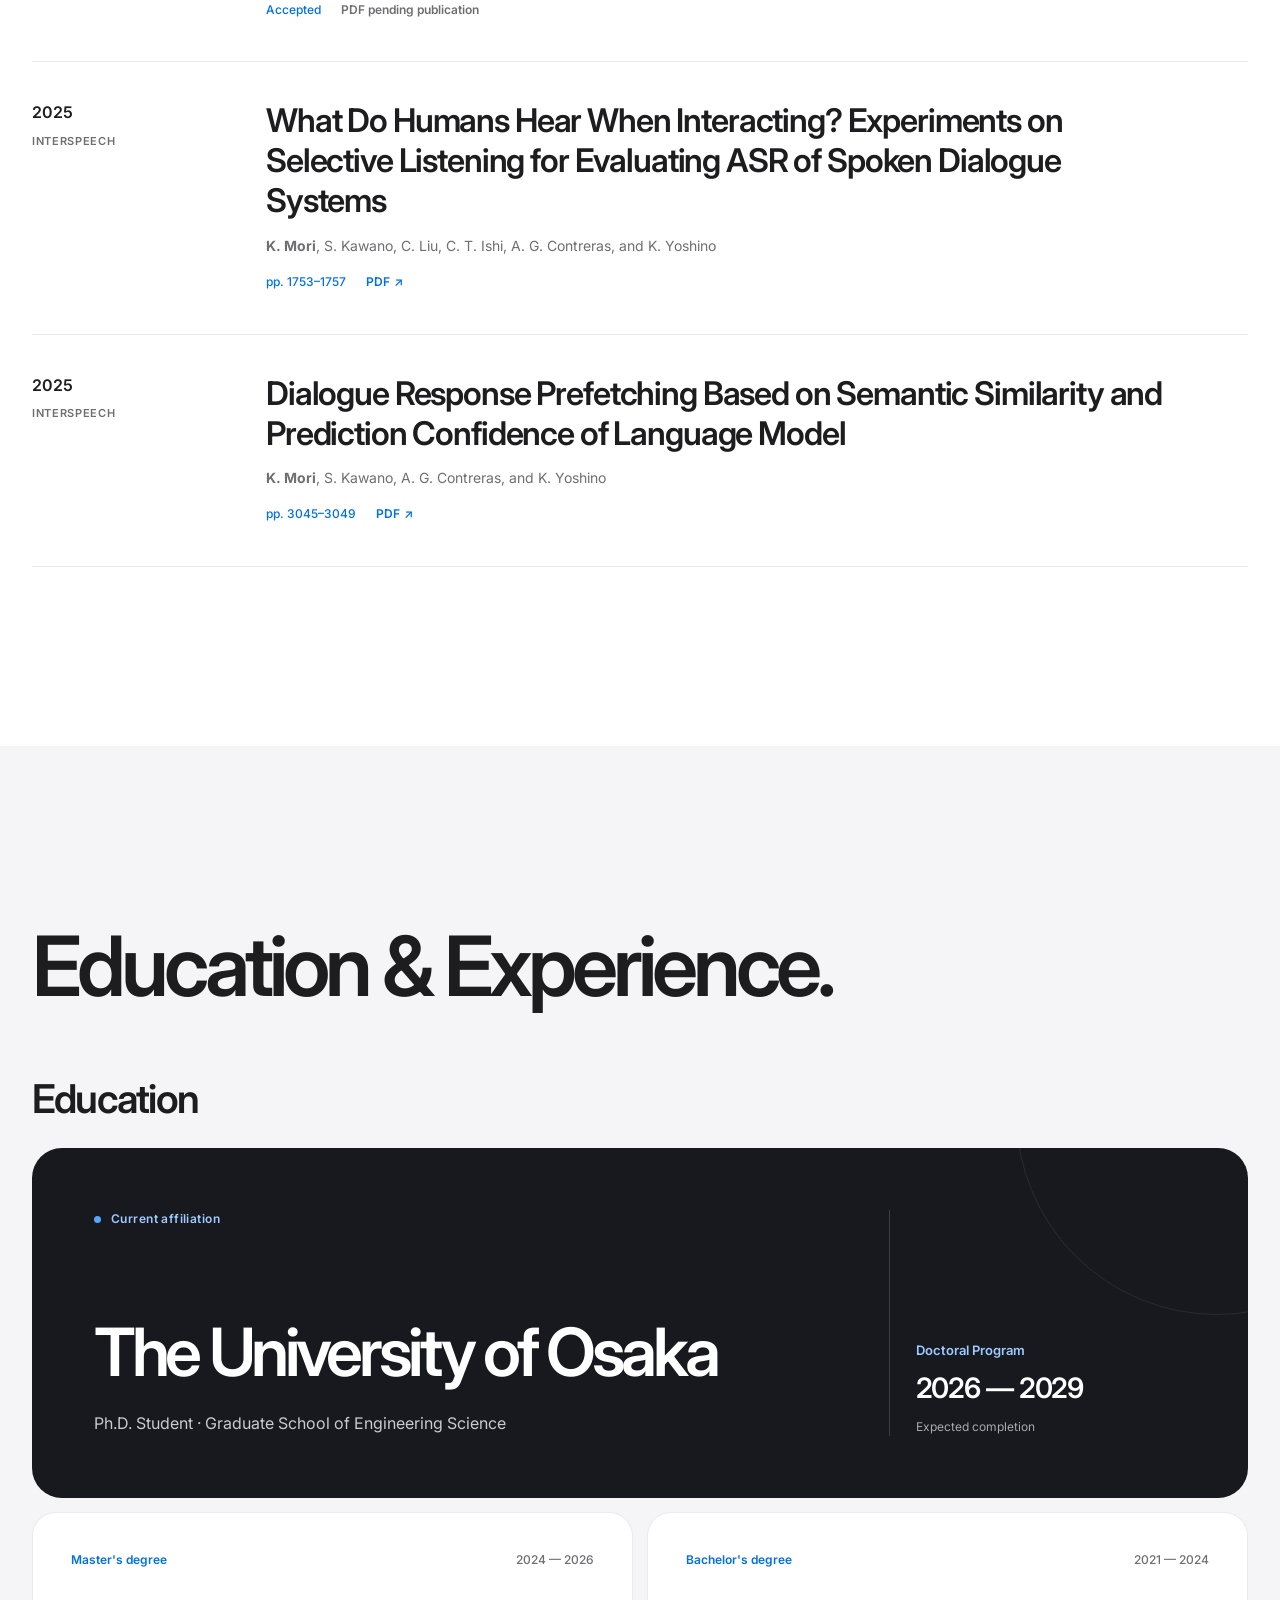
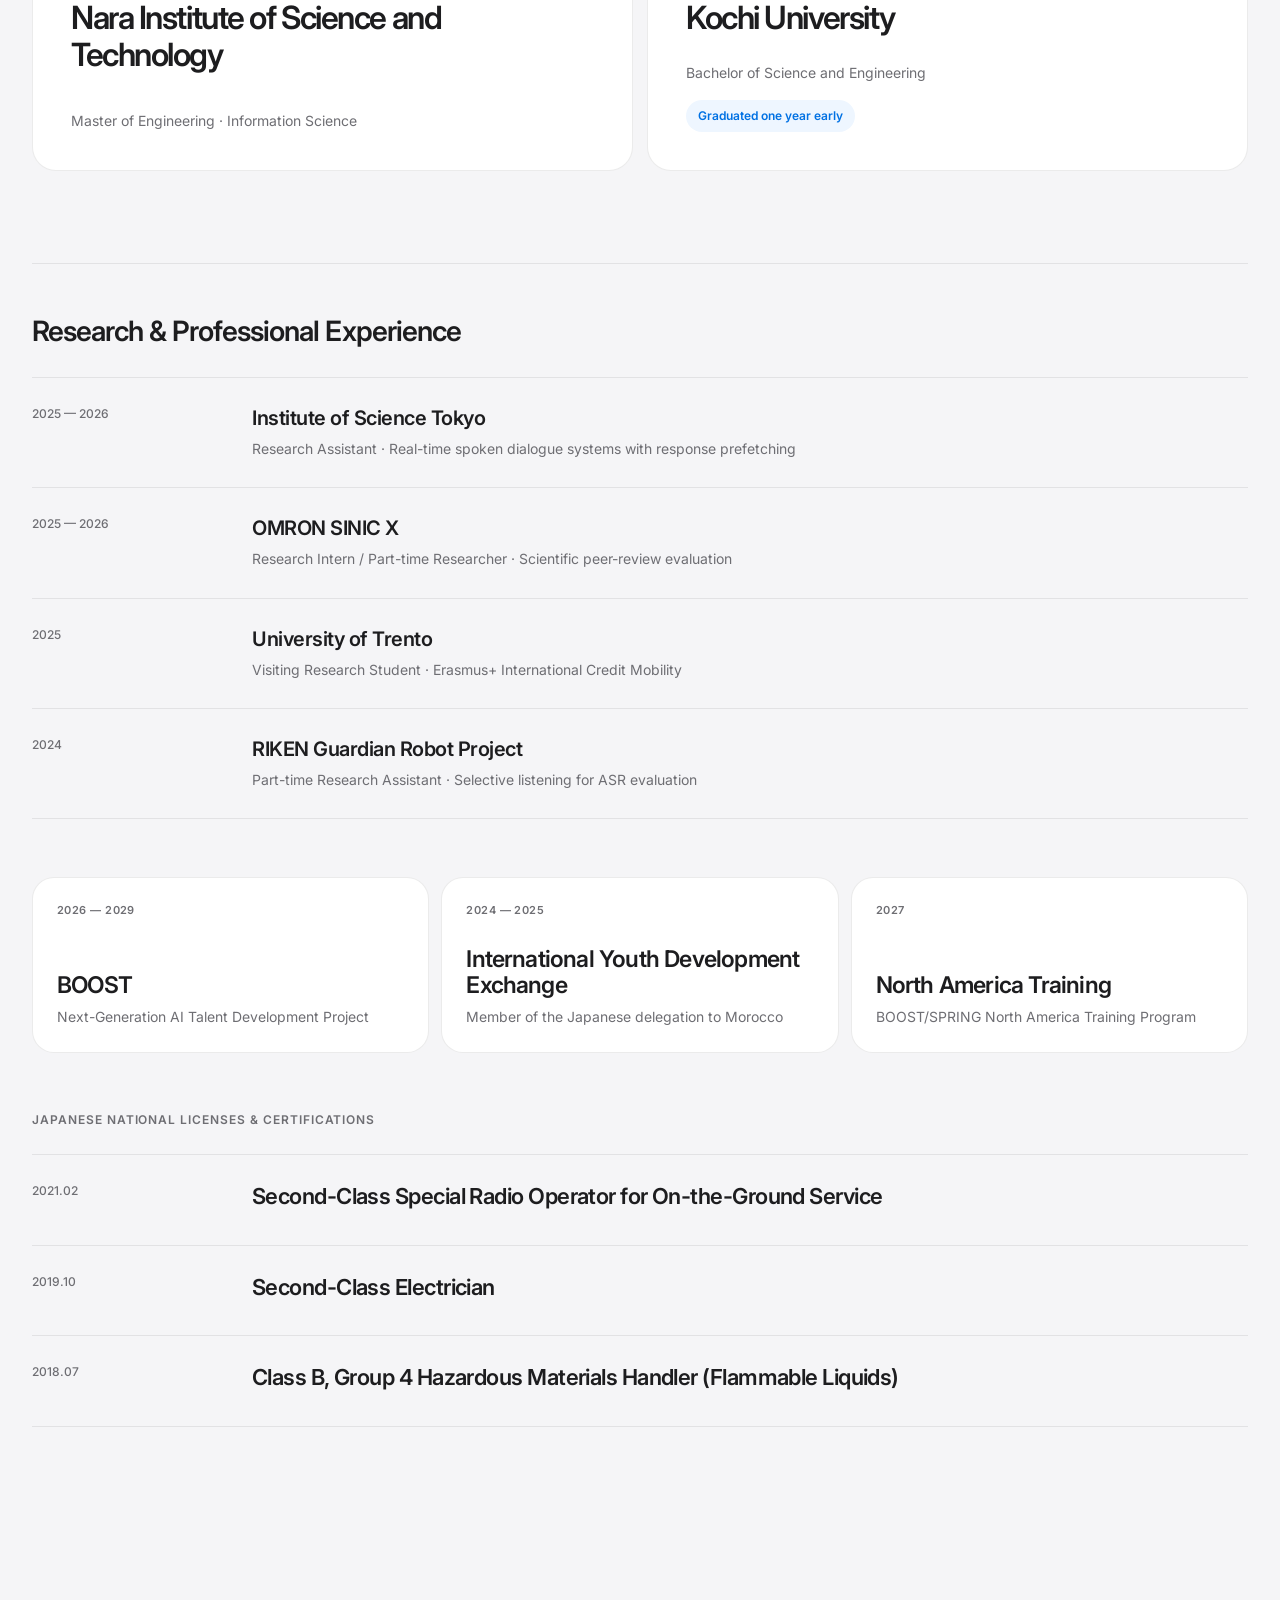
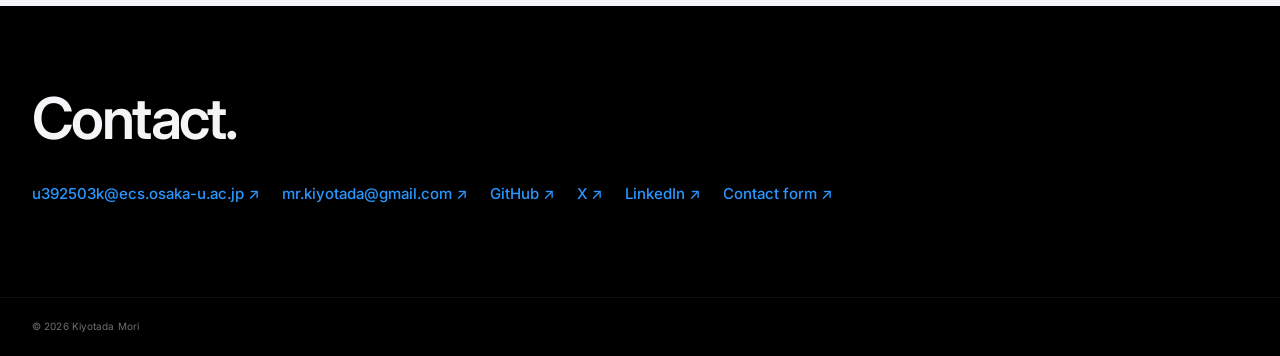
==== commit a707dba9: "Add verified Interspeech PDF links to publications" ====
--- a/index.html
+++ b/index.html
@@ -78,7 +78,7 @@
     <section id="publications" class="section publications-section">
       <div class="section-shell">
         <header class="section-heading row-heading reveal">
-          <div><h2><span class="lang-en">Publications.</span><span class="lang-ja">主要業績。</span></h2></div>
+          <div><h2><span class="lang-en">Publications.</span><span class="lang-ja">主要業績</span></h2></div>
         </header>
 
         <div class="publication-list">
@@ -90,7 +90,10 @@
             <div class="publication-main">
               <h3>Analyzing Warrant Evaluation and Review-Elongation Sensitivity in Argument-Based Substantiation Metrics for Scientific Peer Review</h3>
               <p><strong>K. Mori</strong>, S. Tanaka, T. Hirasawa, T. Kozuno, K. Yoshino, and Y. Ushiku</p>
-              <span class="status"><span class="lang-en">Accepted</span><span class="lang-ja">採択</span></span>
+              <div class="publication-links">
+                <span class="status"><span class="lang-en">Accepted</span><span class="lang-ja">採択</span></span>
+                <span class="publication-pdf-pending"><span class="lang-en">PDF pending publication</span><span class="lang-ja">PDF公開待ち</span></span>
+              </div>
             </div>
           </article>
 
@@ -102,7 +105,10 @@
             <div class="publication-main">
               <h3>What Do Humans Hear When Interacting? Experiments on Selective Listening for Evaluating ASR of Spoken Dialogue Systems</h3>
               <p><strong>K. Mori</strong>, S. Kawano, C. Liu, C. T. Ishi, A. G. Contreras, and K. Yoshino</p>
-              <span class="status">pp. 1753–1757</span>
+              <div class="publication-links">
+                <span class="status">pp. 1753–1757</span>
+                <a class="publication-pdf-link" href="https://www.isca-archive.org/interspeech_2025/mori25_interspeech.pdf" target="_blank" rel="noopener noreferrer" aria-label="Read the PDF of What Do Humans Hear When Interacting?"><span class="lang-en">PDF</span><span class="lang-ja">PDFを開く</span> <span aria-hidden="true">↗</span></a>
+              </div>
             </div>
           </article>
 
@@ -114,7 +120,10 @@
             <div class="publication-main">
               <h3>Dialogue Response Prefetching Based on Semantic Similarity and Prediction Confidence of Language Model</h3>
               <p><strong>K. Mori</strong>, S. Kawano, A. G. Contreras, and K. Yoshino</p>
-              <span class="status">pp. 3045–3049</span>
+              <div class="publication-links">
+                <span class="status">pp. 3045–3049</span>
+                <a class="publication-pdf-link" href="https://www.isca-archive.org/interspeech_2025/mori25b_interspeech.pdf" target="_blank" rel="noopener noreferrer" aria-label="Read the PDF of Dialogue Response Prefetching Based on Semantic Similarity and Prediction Confidence of Language Model"><span class="lang-en">PDF</span><span class="lang-ja">PDFを開く</span> <span aria-hidden="true">↗</span></a>
+              </div>
             </div>
           </article>
         </div>
@@ -124,7 +133,7 @@
     <section id="about" class="section about-section">
       <div class="section-shell">
         <header class="section-heading experience-heading reveal">
-          <h2><span class="lang-en">Education &amp; Experience.</span><span class="lang-ja">学歴・職歴。</span></h2>
+          <h2><span class="lang-en">Education &amp; Experience.</span><span class="lang-ja">学歴・職歴</span></h2>
         </header>
         <div class="about-layout about-layout-single">
 
@@ -251,7 +260,7 @@
 
     <section class="contact-section">
       <div class="section-shell contact-inner reveal">
-        <h2><span class="lang-en">Contact.</span><span class="lang-ja">Contact.</span></h2>
+        <h2><span class="lang-en">Contact.</span><span class="lang-ja">お問い合わせ</span></h2>
 
         <div class="contact-actions">
           <a href="mailto:u392503k@ecs.osaka-u.ac.jp">u392503k@ecs.osaka-u.ac.jp ↗</a>
--- a/styles.css
+++ b/styles.css
@@ -506,6 +506,40 @@
   color:var(--blue);
   font-size:12px;
   font-weight:500;
+}
+
+.publication-links{
+  display:flex;
+  align-items:baseline;
+  flex-wrap:wrap;
+  gap:12px 20px;
+}
+
+.publication-pdf-link,
+.publication-pdf-pending{
+  display:inline-flex;
+  align-items:center;
+  gap:4px;
+  margin-top:16px;
+  font-size:12px;
+  font-weight:600;
+}
+
+.publication-pdf-link{
+  color:var(--blue);
+  text-decoration:underline;
+  text-decoration-color:transparent;
+  text-underline-offset:3px;
+  transition:text-decoration-color .2s ease;
+}
+
+.publication-pdf-link:hover,
+.publication-pdf-link:focus-visible{
+  text-decoration-color:currentColor;
+}
+
+.publication-pdf-pending{
+  color:var(--secondary);
 }
 
 /* About */
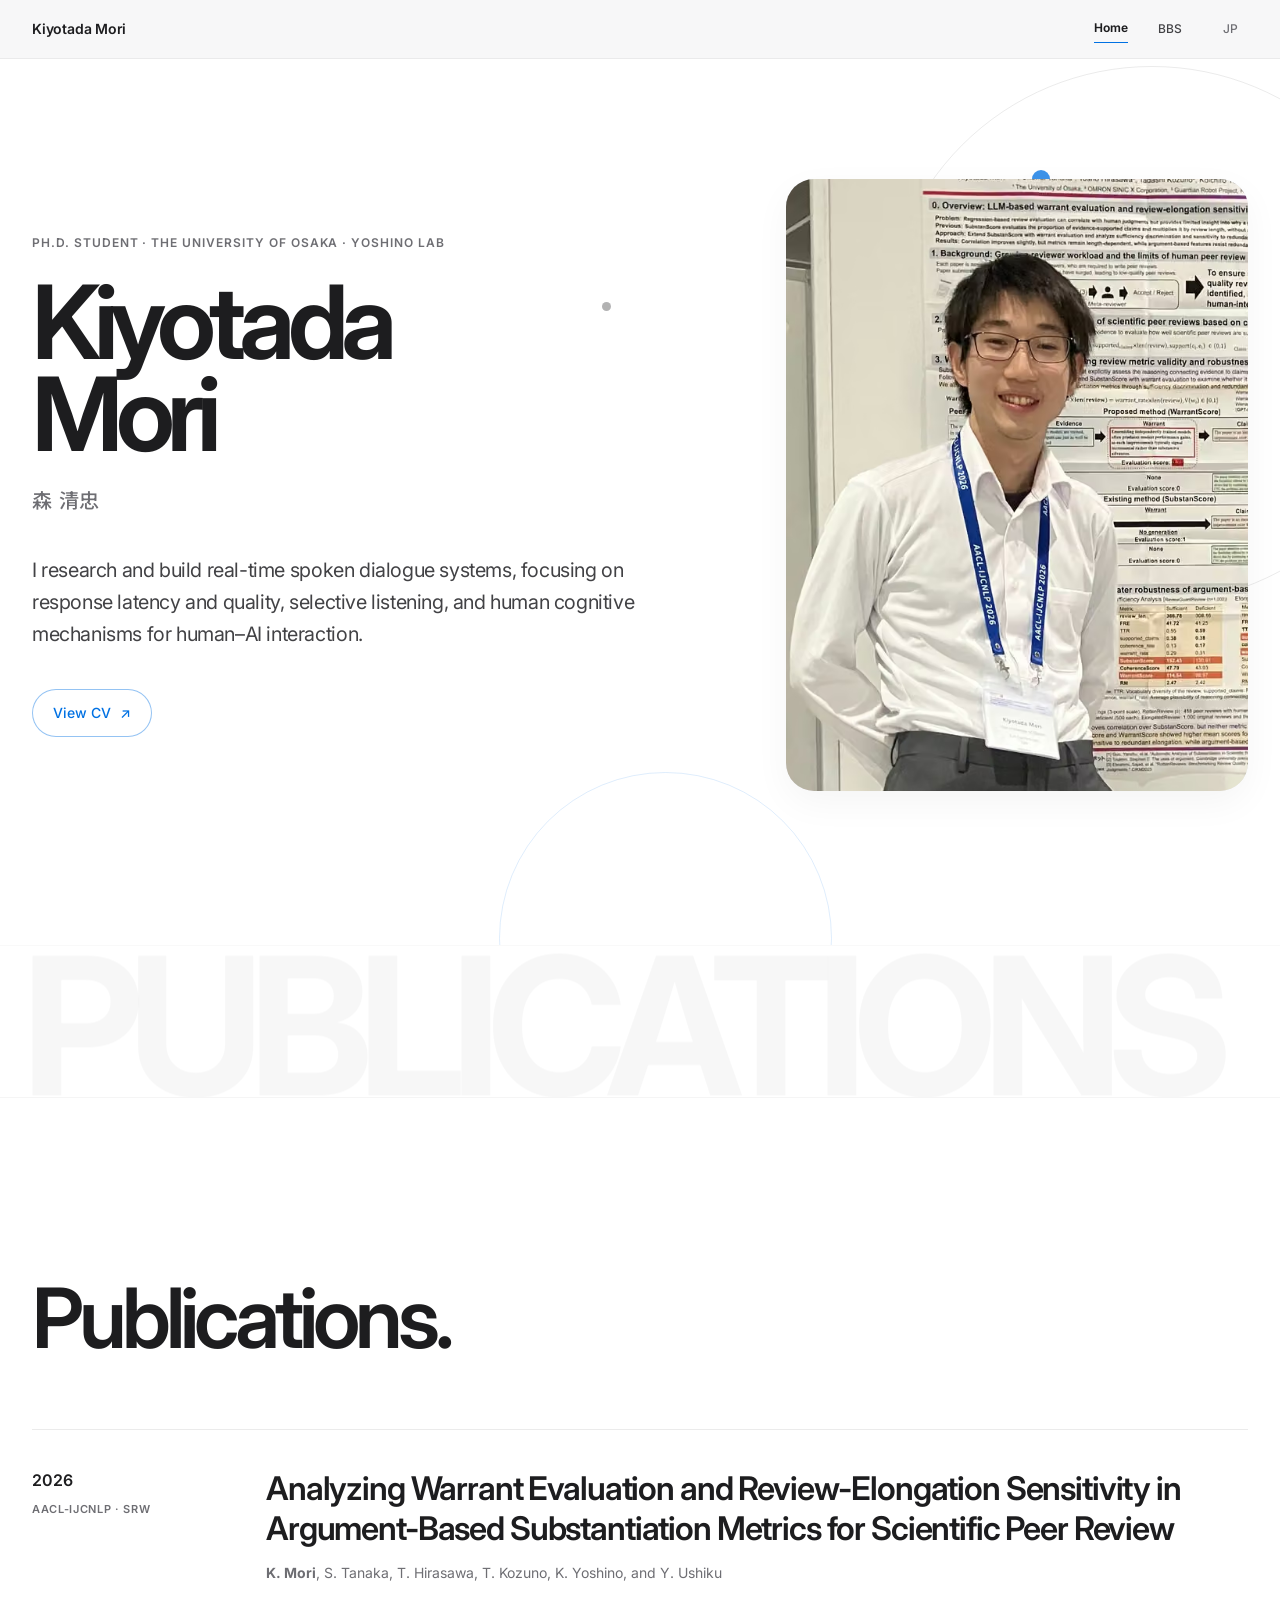
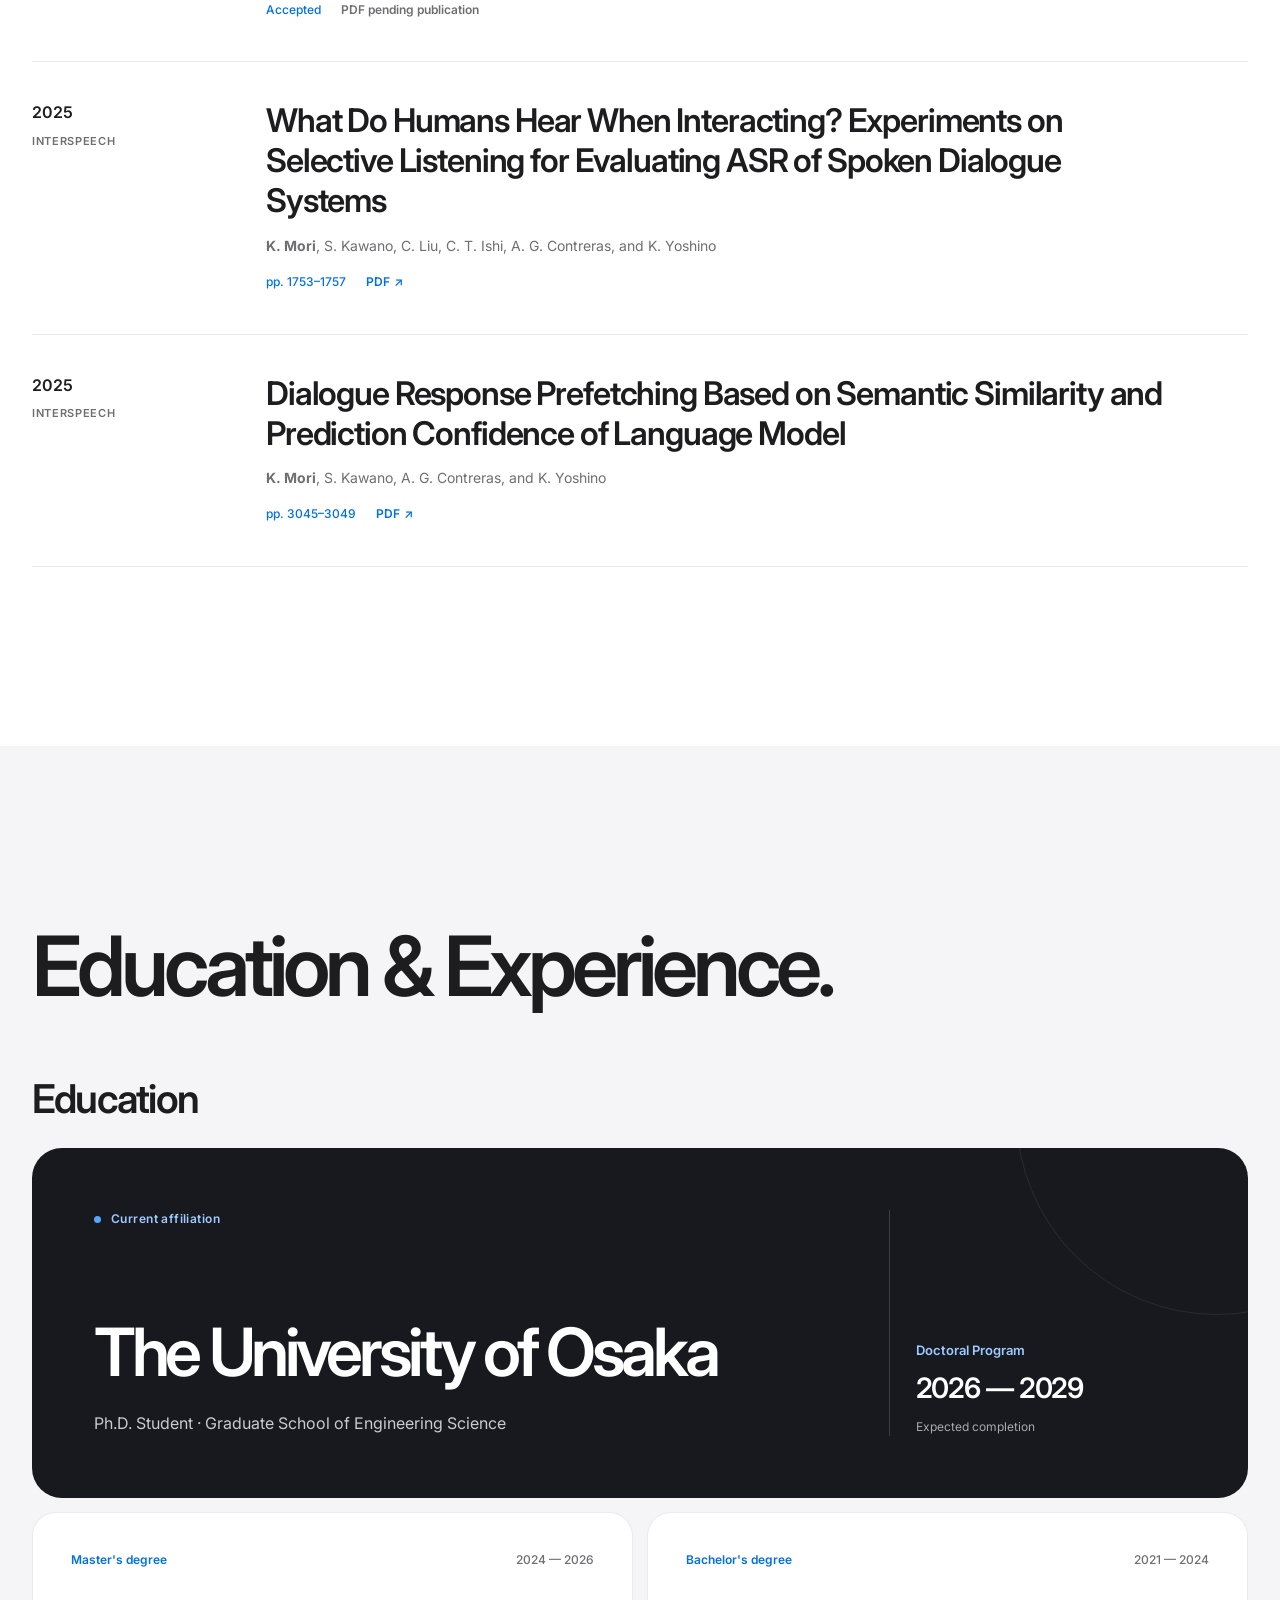
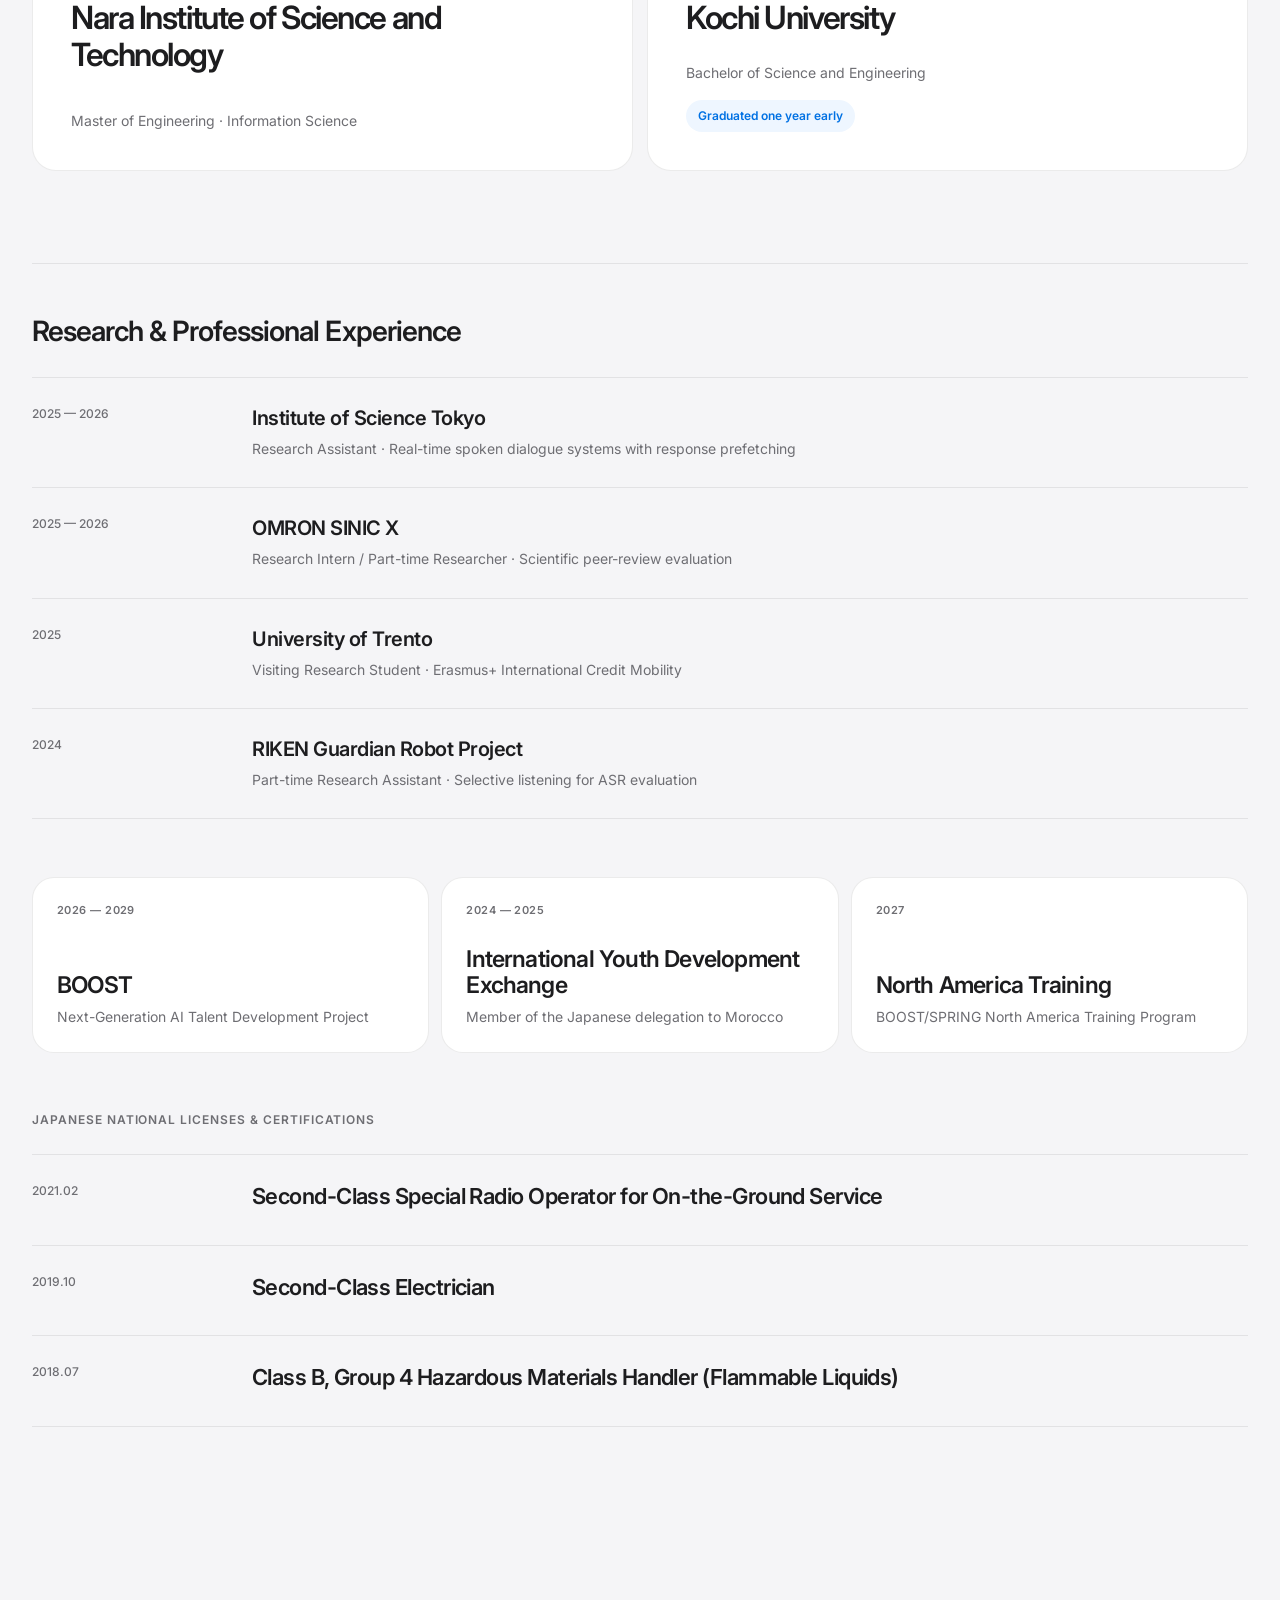
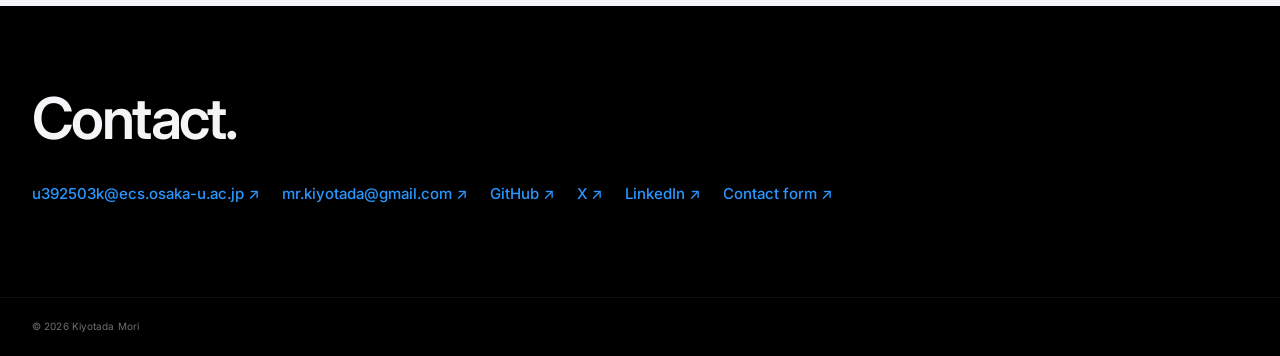
==== commit 0dc574f9: "Update homepage portrait to AACL-IJCNLP 2026 photo" ====
--- a/index.html
+++ b/index.html
@@ -65,7 +65,7 @@
 
         <figure class="hero-portrait reveal" aria-label="Portrait">
           <div class="portrait-frame">
-            <img src="IMG_6565_SnapseedCopy.jpg" alt="Portrait of Kiyotada Mori" />
+            <img src="aacl-2026-portrait.avif" alt="Portrait of Kiyotada Mori" />
           </div>
         </figure>
       </div>
